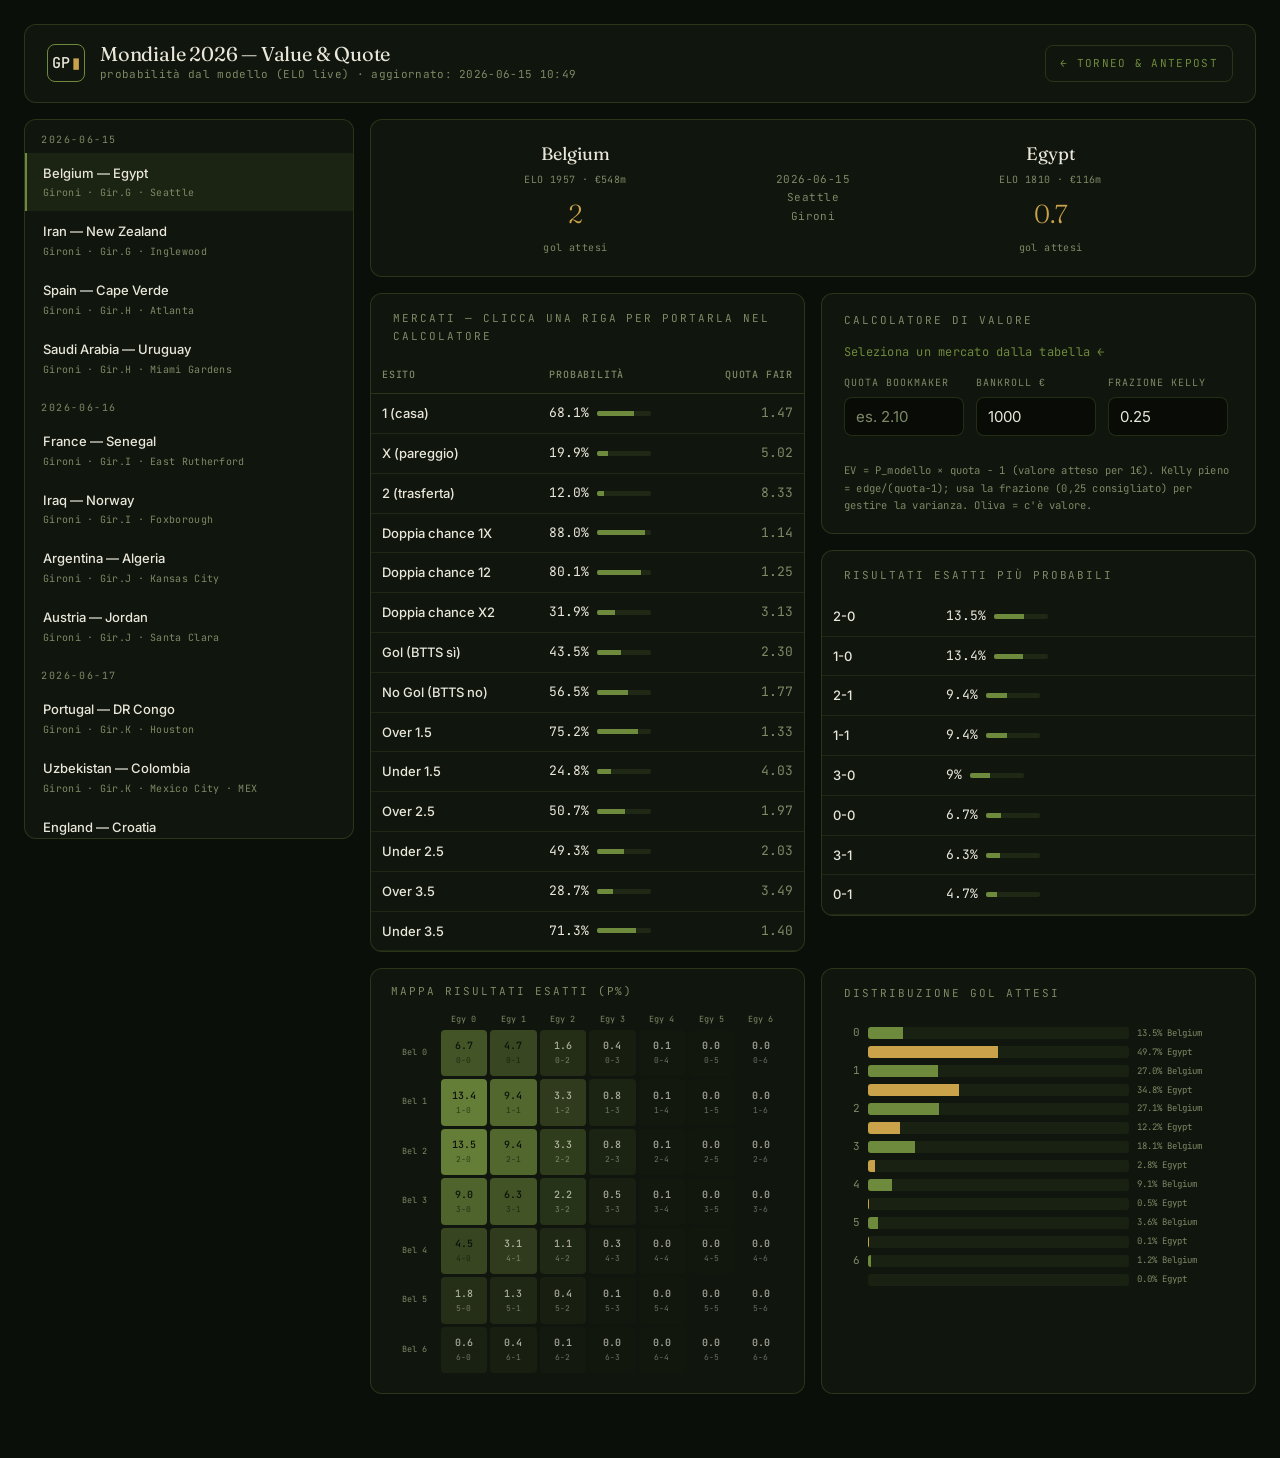
==== site/betting.html @ 51b03358 "Brand redesign: dashboard + betting su identity (terminale Obsidian/Oliva/Ottone, zero emoji)" ====
<!DOCTYPE html>
<html lang="it">
<head>
<meta charset="UTF-8">
<meta name="viewport" content="width=device-width, initial-scale=1.0">
<title>Mondiale 2026 — Value & Quote · Gennaro Pancia</title>
<link rel="preconnect" href="https://fonts.googleapis.com">
<link rel="preconnect" href="https://fonts.gstatic.com" crossorigin>
<link href="https://fonts.googleapis.com/css2?family=Fraunces:ital,opsz,wght@0,9..144,300;0,9..144,400;1,9..144,300&family=Inter:wght@400;500&family=JetBrains+Mono:wght@400;500&display=swap" rel="stylesheet">
<link href="brand.css" rel="stylesheet">
<style>
.root{max-width:1500px;margin:0 auto;padding:24px 24px 64px;display:flex;flex-direction:column;gap:16px}
.header{display:flex;align-items:center;gap:15px;padding:18px 22px;flex-wrap:wrap}
.header h1{font-size:20px}
.sub{font-family:var(--font-mono);font-size:11px;color:var(--moss);letter-spacing:.03em;margin-top:2px}
.lnk{margin-left:auto;font-family:var(--font-mono);text-transform:uppercase;letter-spacing:.12em;font-size:11px;color:var(--olive-signal);border:.5px solid var(--line);border-radius:8px;padding:9px 14px}
.lnk:hover{border-color:var(--olive-signal);color:var(--sage-live)}
.layout{display:grid;grid-template-columns:330px 1fr;gap:16px}
@media(max-width:980px){.layout{grid-template-columns:1fr}}
.mlist{overflow:hidden;max-height:80vh;overflow-y:auto}
.mday{font-family:var(--font-mono);padding:12px 16px 5px;font-size:10px;letter-spacing:.16em;text-transform:uppercase;color:var(--moss)}
.mrow{padding:10px 16px;cursor:pointer;border-left:2px solid transparent;transition:all .15s var(--ease);font-size:13px}
.mrow:hover{background:rgba(110,138,60,.07)}
.mrow.active{background:rgba(110,138,60,.12);border-left-color:var(--olive-signal)}
.mrow .t{font-weight:500;font-family:var(--font-body);color:var(--parchment)}
.mrow .meta{font-family:var(--font-mono);font-size:10px;color:var(--moss);margin-top:2px;letter-spacing:.03em}
.mrow.played{opacity:.35}
.panel{overflow:hidden}
.detail{display:flex;flex-direction:column;gap:16px}
.mhead{padding:20px 22px;display:flex;align-items:center;gap:18px;flex-wrap:wrap}
.mhead .tm{flex:1;text-align:center}
.mhead .nm{font-family:var(--font-display);font-weight:400;font-size:18px;color:var(--parchment)}
.mhead .st{font-family:var(--font-mono);font-size:10px;color:var(--moss);margin-top:4px;letter-spacing:.04em}
.mhead .vs{font-family:var(--font-mono);font-size:11px;color:var(--moss);text-align:center;letter-spacing:.04em;line-height:1.7}
.xg{font-family:var(--font-display);font-weight:300;font-size:26px;color:var(--brass);margin-top:6px}
.cols{display:grid;grid-template-columns:1fr 1fr;gap:16px}
@media(max-width:1200px){.cols{grid-template-columns:1fr}}
tr.mk{cursor:pointer}
tr.mk:hover td{background:rgba(110,138,60,.07)}
tr.mk.sel td{background:rgba(110,138,60,.14)}
td:first-child{font-family:var(--font-body);font-weight:500}
.fair{color:var(--moss)}
.pbar{display:inline-block;width:54px;height:5px;border-radius:2px;background:rgba(110,138,60,.16);vertical-align:middle;margin-left:8px;overflow:hidden}
.pbar>i{display:block;height:100%;background:var(--olive-signal)}
.hm{padding:14px 20px 20px}
.hmgrid{display:grid;grid-template-columns:repeat(8,1fr);gap:3px;max-width:430px}
.hmc{aspect-ratio:1;border-radius:4px;display:flex;flex-direction:column;align-items:center;justify-content:center;font-family:var(--font-mono);font-size:10px;font-weight:500}
.hmc .s{font-size:8px;opacity:.6;font-weight:400}
.hml{font-family:var(--font-mono);font-size:8.5px;color:var(--moss);display:flex;align-items:center;justify-content:center}
.dist{padding:6px 20px 18px}
.dist .row{display:flex;align-items:center;gap:8px;font-size:11px;margin:3px 0;font-family:var(--font-mono)}
.dist .lbl{width:18px;text-align:right;color:var(--moss)}
.dist .bar{flex:1;height:12px;border-radius:3px;background:rgba(110,138,60,.10);overflow:hidden;display:flex}
.dist .bar>i{height:100%}
.dist .bh{background:var(--olive-signal)}
.dist .ba{background:var(--brass)}
.dist .v{width:98px;font-size:9px;color:var(--moss)}
.calc{padding:18px 22px;display:flex;flex-direction:column;gap:13px}
.calc .sel-mk{font-family:var(--font-mono);font-size:12px;color:var(--olive-signal);letter-spacing:.02em}
.calc .inrow{display:flex;gap:12px;flex-wrap:wrap}
.calc label{font-family:var(--font-mono);font-size:10px;text-transform:uppercase;letter-spacing:.1em;color:var(--moss);display:block;margin-bottom:6px}
.calc input{width:120px;padding:9px 11px}
.res{display:grid;grid-template-columns:repeat(auto-fit,minmax(130px,1fr));gap:10px}
.kpi{border-radius:10px;padding:13px 15px;background:var(--ink-pure);border:.5px solid var(--line)}
.kpi .l{font-family:var(--font-mono);font-size:9.5px;text-transform:uppercase;letter-spacing:.08em;color:var(--moss)}
.kpi .v{font-family:var(--font-display);font-weight:300;font-size:22px;margin-top:4px;color:var(--parchment)}
.kpi.good{border-color:var(--olive-signal);background:rgba(110,138,60,.10)}
.kpi.good .v{color:var(--brass)}
.kpi.bad{border-color:rgba(176,85,59,.4);background:rgba(176,85,59,.08)}
.kpi.bad .v{color:var(--neg)}
.note{font-family:var(--font-mono);font-size:10.5px;color:var(--moss);line-height:1.7;letter-spacing:.02em}
</style>
</head>
<body>
<div class="root">
  <div class="header panel">
    <span class="gp-cell">GP<span class="cur">▮</span></span>
    <div><h1>Mondiale 2026 — Value & Quote</h1><div class="sub" id="sub"></div></div>
    <a class="lnk" href="dashboard.html">← Torneo & antepost</a>
  </div>

  <div class="layout">
    <div class="mlist panel" id="mlist"></div>

    <div class="detail" id="detail">
      <div class="mhead panel" id="mhead"></div>
      <div class="cols">
        <div class="panel">
          <div class="panel-h">Mercati — clicca una riga per portarla nel calcolatore</div>
          <table><thead><tr><th>Esito</th><th>Probabilità</th><th>Quota fair</th></tr></thead>
          <tbody id="mkts"></tbody></table>
        </div>
        <div style="display:flex;flex-direction:column;gap:16px">
          <div class="panel calc">
            <div class="panel-h" style="padding:0">Calcolatore di valore</div>
            <div class="sel-mk" id="cmk">Seleziona un mercato dalla tabella ←</div>
            <div class="inrow">
              <div><label>Quota bookmaker</label><input type="number" id="odds" step="0.01" min="1.01" placeholder="es. 2.10"></div>
              <div><label>Bankroll €</label><input type="number" id="bank" value="1000" step="50"></div>
              <div><label>Frazione Kelly</label><input type="number" id="kfrac" value="0.25" step="0.05" min="0.05" max="1"></div>
            </div>
            <div class="res" id="cres"></div>
            <div class="note">EV = P_modello × quota − 1 (valore atteso per 1€). Kelly pieno = edge/(quota−1); usa la frazione (0,25 consigliato) per gestire la varianza. Oliva = c'è valore.</div>
          </div>
          <div class="panel">
            <div class="panel-h">Risultati esatti più probabili</div>
            <table><tbody id="topsc"></tbody></table>
          </div>
        </div>
      </div>
      <div class="cols">
        <div class="panel hm">
          <div class="panel-h" style="padding:0 0 12px">Mappa risultati esatti (P%)</div>
          <div id="heat"></div>
        </div>
        <div class="panel">
          <div class="panel-h">Distribuzione gol attesi</div>
          <div class="dist" id="dist"></div>
        </div>
      </div>
    </div>
  </div>
</div>

<script src="betting_data.js"></script>
<script>
const D=window.BET;let cur=null,selMk=null;
document.getElementById('sub').textContent=`probabilità dal modello (ELO live) · aggiornato: ${D.updated}`;
const upcoming=D.matches.filter(m=>!m.played);
const list=document.getElementById('mlist');
let lastDay='';
upcoming.forEach((m,i)=>{
  if(m.date!==lastDay){lastDay=m.date;const d=document.createElement('div');d.className='mday';d.textContent=m.date;list.appendChild(d);}
  const r=document.createElement('div');r.className='mrow';r.dataset.i=i;
  r.innerHTML=`<div class="t">${m.home} — ${m.away}</div><div class="meta">${m.stage}${m.group?' · Gir.'+m.group:''} · ${m.city}${m.venue==='Mexico'?' · MEX':''}</div>`;
  r.onclick=()=>{cur=m;selMk=null;document.querySelectorAll('.mrow').forEach(x=>x.classList.toggle('active',x===r));render();};
  list.appendChild(r);
});

const MKORDER=[["1","1 (casa)"],["X","X (pareggio)"],["2","2 (trasferta)"],
 ["1X","Doppia chance 1X"],["12","Doppia chance 12"],["X2","Doppia chance X2"],
 ["GOL","Gol (BTTS sì)"],["NOGOL","No Gol (BTTS no)"],
 ["OVER 1.5","Over 1.5"],["UNDER 1.5","Under 1.5"],
 ["OVER 2.5","Over 2.5"],["UNDER 2.5","Under 2.5"],
 ["OVER 3.5","Over 3.5"],["UNDER 3.5","Under 3.5"]];

function render(){
  const m=cur;if(!m)return;
  document.getElementById('mhead').innerHTML=`
    <div class="tm"><div class="nm">${m.home}</div><div class="st">ELO ${m.elo_h} · €${m.mv_h}m</div><div class="xg">${m.lh}</div><div class="st">gol attesi</div></div>
    <div class="vs">${m.date}<br>${m.city}<br>${m.stage}</div>
    <div class="tm"><div class="nm">${m.away}</div><div class="st">ELO ${m.elo_a} · €${m.mv_a}m</div><div class="xg">${m.la}</div><div class="st">gol attesi</div></div>`;
  const tb=document.getElementById('mkts');tb.innerHTML='';
  MKORDER.forEach(([k,lbl])=>{
    const p=m.markets[k];if(p===undefined)return;
    const tr=document.createElement('tr');tr.className='mk'+(selMk===k?' sel':'');
    tr.innerHTML=`<td>${lbl}</td><td>${(p*100).toFixed(1)}%<span class="pbar"><i style="width:${p*100}%"></i></span></td><td class="fair">${(1/p).toFixed(2)}</td>`;
    tr.onclick=()=>{selMk=k;render();};
    tb.appendChild(tr);
  });
  document.getElementById('cmk').textContent=selMk?`${MKORDER.find(x=>x[0]===selMk)[1]} — P modello ${(m.markets[selMk]*100).toFixed(1)}% (fair ${(1/m.markets[selMk]).toFixed(2)})`:'Seleziona un mercato dalla tabella ←';
  calc();
  // top scores
  document.getElementById('topsc').innerHTML=m.top_scores.map(s=>`<tr><td>${s.s}</td><td>${s.p}%<span class="pbar"><i style="width:${s.p*4}%"></i></span></td></tr>`).join('');
  // heatmap
  const mx=Math.max(...m.matrix.flat());
  let h='<div class="hmgrid"><div class="hml"></div>';
  for(let j=0;j<7;j++)h+=`<div class="hml">${m.away.slice(0,3)} ${j}</div>`;
  for(let i=0;i<7;i++){h+=`<div class="hml">${m.home.slice(0,3)} ${i}</div>`;
    for(let j=0;j<7;j++){const p=m.matrix[i][j],al=Math.pow(p/mx,0.7);
      h+=`<div class="hmc" style="background:rgba(110,138,60,${(al*0.9).toFixed(2)});color:${al>0.45?'#0B0F0A':'rgba(233,231,218,.7)'}">${(p*100).toFixed(1)}<span class="s">${i}-${j}</span></div>`;}}
  h+='</div>';
  document.getElementById('heat').innerHTML=h;
  // dists
  let dd='';
  for(let g=0;g<7;g++){
    dd+=`<div class="row"><div class="lbl">${g}</div><div class="bar"><i class="bh" style="width:${m.gh_dist[g]*100}%"></i></div><div class="v">${(m.gh_dist[g]*100).toFixed(1)}% ${m.home.slice(0,12)}</div></div>`;
    dd+=`<div class="row"><div class="lbl"></div><div class="bar"><i class="ba" style="width:${m.ga_dist[g]*100}%"></i></div><div class="v">${(m.ga_dist[g]*100).toFixed(1)}% ${m.away.slice(0,12)}</div></div>`;
  }
  document.getElementById('dist').innerHTML=dd;
}
['odds','bank','kfrac'].forEach(id=>document.getElementById(id).addEventListener('input',calc));
function calc(){
  const el=document.getElementById('cres');
  if(!cur||!selMk){el.innerHTML='';return;}
  const p=cur.markets[selMk],q=parseFloat(document.getElementById('odds').value),
        bank=parseFloat(document.getElementById('bank').value)||1000,
        kf=parseFloat(document.getElementById('kfrac').value)||0.25;
  if(!q||q<=1){el.innerHTML='<div class="kpi"><div class="l">In attesa</div><div class="v">—</div><div class="note">inserisci la quota</div></div>';return;}
  const ev=p*q-1, edge=p-1/q, kelly=Math.max(0,(p*q-1)/(q-1)), stake=bank*kelly*kf;
  el.innerHTML=`
   <div class="kpi ${ev>0?'good':'bad'}"><div class="l">Valore (EV/1€)</div><div class="v">${ev>0?'+':''}${ev.toFixed(3)}</div></div>
   <div class="kpi ${edge>0?'good':'bad'}"><div class="l">Edge</div><div class="v">${edge>0?'+':''}${(edge*100).toFixed(1)}%</div></div>
   <div class="kpi"><div class="l">Kelly pieno</div><div class="v">${(kelly*100).toFixed(1)}%</div></div>
   <div class="kpi ${ev>0?'good':''}"><div class="l">Stake (${kf}×K)</div><div class="v">${ev>0?stake.toFixed(2)+'€':'0€'}</div></div>`;
}
if(upcoming.length){cur=upcoming[0];document.querySelector('.mrow')?.classList.add('active');render();}
</script>
</body>
</html>
---- site/brand.css ----
/* ═══════════════════════════════════════════════════════════════════════
   GENNARO PANCIA — brand.css
   Applica il Brand Guidelines v1.0 (AI_Finance_Freelance/Brand/BRAND.md).
   Obsidian + Olive + Brass · Fraunces/Inter/JetBrains Mono · superfici piatte.
   ═══════════════════════════════════════════════════════════════════════ */
:root{
  --ink:#0B0F0A; --ink-pure:#080B06; --surface:#10150D;
  --olive:#556B2F; --olive-signal:#6E8A3C; --sage-live:#9FD356;
  --brass:#C9A24A; --brass-deep:#A8842F;
  --parchment:#E9E7DA; --sage-muted:#9AA384; --moss:#7D8A66;
  --neg:#B0553B;
  --line:rgba(110,138,60,.28);          /* bordo olive 0.5px standard */
  --line-soft:rgba(110,138,60,.16);
  --font-display:'Fraunces',serif;
  --font-body:'Inter',sans-serif;
  --font-mono:'JetBrains Mono',monospace;
  --ease:cubic-bezier(.16,1,.3,1);
}
*{box-sizing:border-box;margin:0;padding:0}
body{
  font-family:var(--font-body);font-weight:400;
  color:var(--parchment);background:var(--ink);
  min-height:100vh;-webkit-font-smoothing:antialiased;line-height:1.6;
}

/* ── Tipografia ─────────────────────────────────────────────────────── */
h1,h2,h3,.display{font-family:var(--font-display);font-weight:400;letter-spacing:-.01em;line-height:1.05}
.display{font-size:clamp(40px,6vw,76px);font-weight:300;line-height:1.0;letter-spacing:-.02em}
h1{font-size:32px}h2{font-size:22px}
.lead{font-size:16px;color:var(--sage-muted);line-height:1.6;font-weight:400}
.serif-it{font-family:var(--font-display);font-style:italic;font-weight:300}

/* label mono = unica cosa in maiuscolo (estetica terminale) */
.mono,.label{font-family:var(--font-mono);text-transform:uppercase;letter-spacing:.18em;font-weight:500}
.label{font-size:11px;color:var(--moss)}
.cap{font-family:var(--font-mono);font-size:12px;color:var(--moss);letter-spacing:.04em}
.num{font-family:var(--font-display);color:var(--brass);font-weight:300;letter-spacing:-.01em}
.num-mono{font-family:var(--font-mono);color:var(--brass);font-weight:500}

/* ── Wordmark / logo ────────────────────────────────────────────────── */
.wordmark{font-family:var(--font-display);font-weight:400;font-size:16px;color:var(--parchment);letter-spacing:0}
.wordmark .dot{color:var(--brass)}
.gp-cell{display:inline-flex;align-items:center;justify-content:center;width:38px;height:38px;
  background:var(--surface);border:.5px solid var(--olive-signal);border-radius:8px;
  font-family:var(--font-mono);font-weight:500;font-size:15px;color:var(--parchment);letter-spacing:.02em}
.gp-cell .cur{color:var(--brass);margin-left:1px}

/* ── Pannello "instrument" ──────────────────────────────────────────── */
.panel{background:var(--surface);border:.5px solid var(--line);border-radius:12px}
.panel-pad{padding:22px 24px}
.panel-h{font-family:var(--font-mono);text-transform:uppercase;letter-spacing:.18em;font-size:11px;
  color:var(--moss);padding:16px 22px 12px;display:flex;align-items:center;gap:10px;flex-wrap:wrap}

/* tile strumento: label mono sopra, numero grande sotto */
.tile{background:var(--surface);border:.5px solid var(--line);border-radius:12px;padding:18px 18px 16px}
.tile .label{display:block;margin-bottom:10px}
.tile .v{font-family:var(--font-display);font-weight:300;font-size:34px;line-height:1;color:var(--brass)}
.tile .v .u{font-size:16px;color:var(--sage-muted);font-family:var(--font-mono);font-weight:400}
.tile .k{font-family:var(--font-mono);font-size:11px;color:var(--moss);margin-top:8px;letter-spacing:.06em}

/* ── Badge live (pulse Sage, unico uso del verde brillante) ─────────── */
.badge-live{font-family:var(--font-mono);font-size:10px;letter-spacing:.18em;text-transform:uppercase;
  color:var(--sage-live);display:inline-flex;align-items:center;gap:7px}
.badge-live::before{content:"";width:7px;height:7px;border-radius:50%;background:var(--sage-live);
  box-shadow:0 0 0 0 rgba(159,211,86,.5);animation:pulse 2.4s var(--ease) infinite}
@keyframes pulse{0%{box-shadow:0 0 0 0 rgba(159,211,86,.45)}70%{box-shadow:0 0 0 7px rgba(159,211,86,0)}100%{box-shadow:0 0 0 0 rgba(159,211,86,0)}}

/* ── Controlli ──────────────────────────────────────────────────────── */
.btn{font-family:var(--font-mono);text-transform:uppercase;letter-spacing:.14em;font-size:12px;font-weight:500;
  background:var(--olive);color:var(--parchment);border:.5px solid var(--olive-signal);
  border-radius:8px;padding:13px 22px;cursor:pointer;transition:background .2s var(--ease),transform .12s var(--ease)}
.btn:hover{background:var(--olive-signal)}.btn:active{transform:scale(.99)}
.btn:disabled{opacity:.5;cursor:wait}
.btn-ghost{background:transparent;color:var(--parchment);border:.5px solid var(--line)}
.btn-ghost:hover{background:var(--surface);border-color:var(--olive-signal)}
input[type=text],input[type=email],input[type=number],select{
  font-family:var(--font-body);font-size:15px;color:var(--parchment);
  background:var(--ink-pure);border:.5px solid var(--line);border-radius:8px;padding:13px 14px;outline:none;
  transition:border-color .2s var(--ease)}
input:focus,select:focus{border-color:var(--olive-signal)}
input::placeholder{color:var(--moss)}

/* ── Tabelle terminale ──────────────────────────────────────────────── */
table{width:100%;border-collapse:collapse;font-size:13px}
th{font-family:var(--font-mono);text-transform:uppercase;letter-spacing:.08em;font-size:10px;font-weight:500;
  color:var(--moss);text-align:right;padding:10px 11px;border-bottom:.5px solid var(--line);white-space:nowrap}
td{font-family:var(--font-mono);font-weight:400;text-align:right;padding:9px 11px;
  border-bottom:.5px solid var(--line-soft);white-space:nowrap;color:var(--parchment)}
th:first-child,th:nth-child(2),td:first-child,td:nth-child(2){text-align:left}
tr:hover td{background:rgba(110,138,60,.06)}
.team{font-family:var(--font-body);font-weight:500}
.muted{color:var(--moss)}
.pos{color:var(--moss);width:26px}
.pwin{color:var(--brass);font-weight:500}

/* link */
a{color:var(--olive-signal);text-decoration:none}
a:hover{color:var(--sage-live)}

/* grana sottilissima opzionale (off di default) */
.foot{font-family:var(--font-mono);font-size:11px;color:var(--moss);line-height:1.7;letter-spacing:.02em}
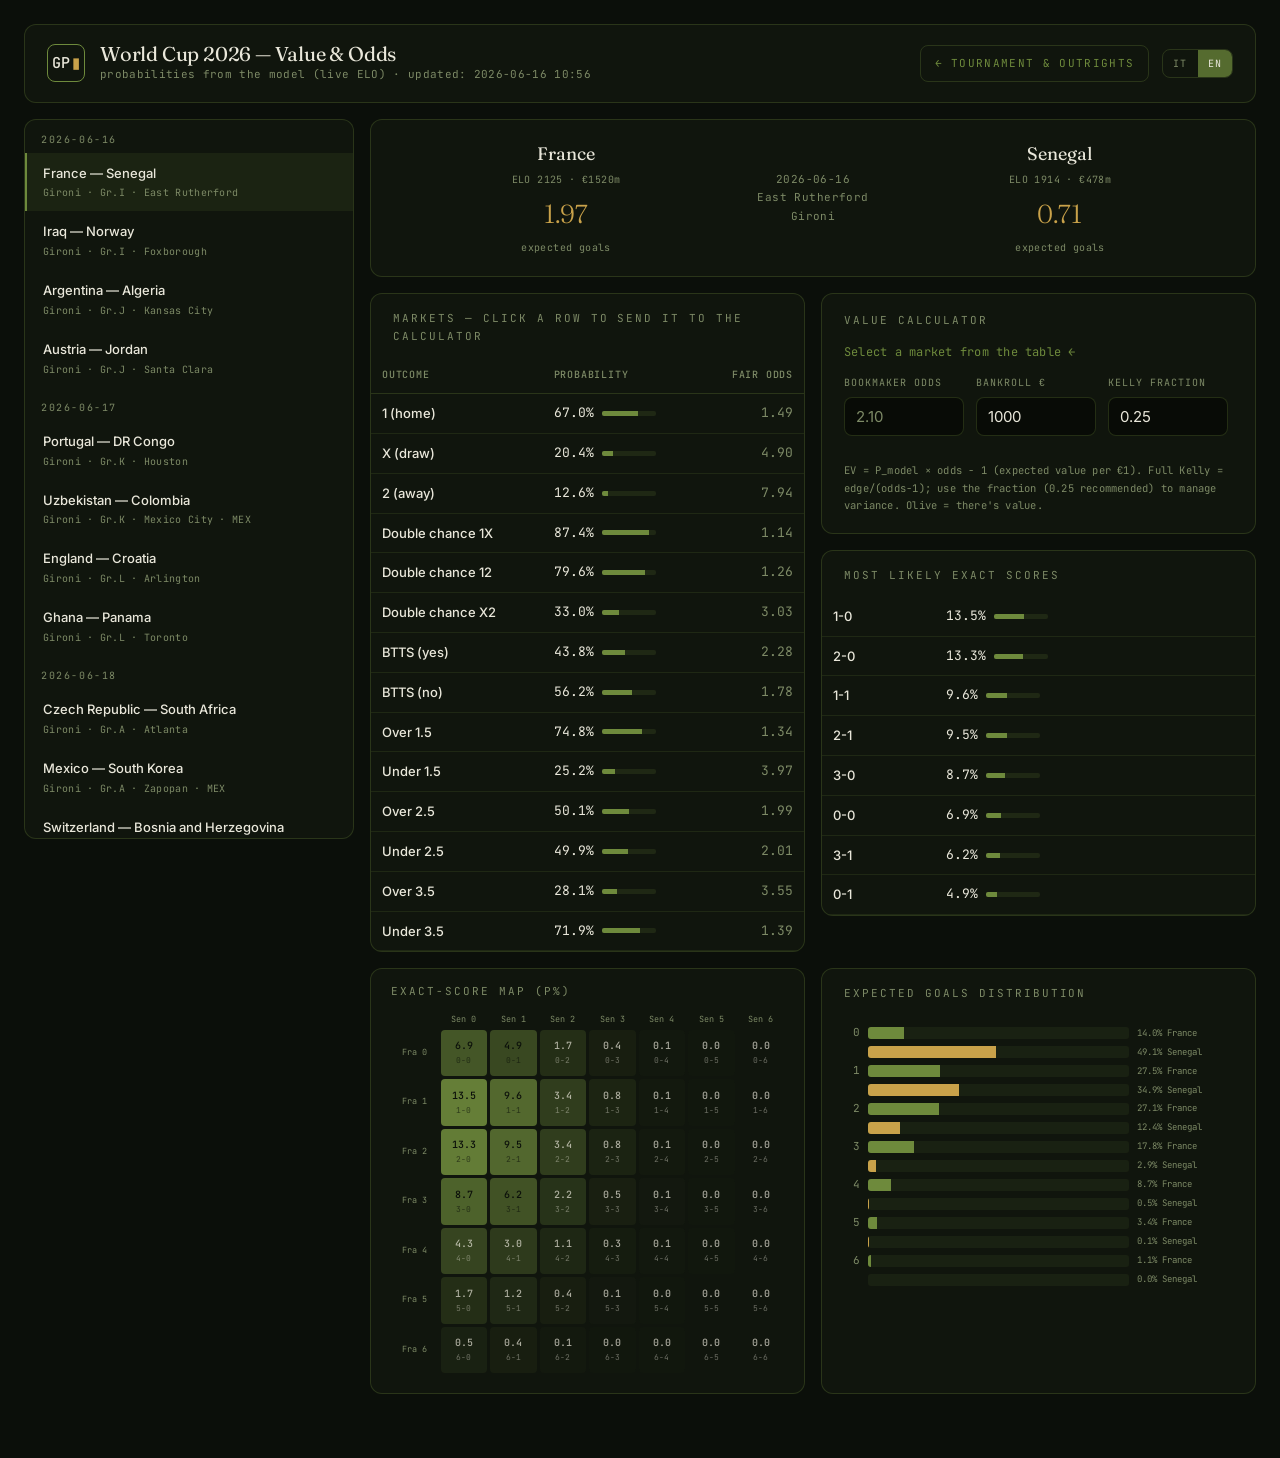
==== commit a9b37fa6: "Bilingue IT/EN: selettore lingua + i18n su landing, dashboard, betting (124 chiavi)" ====
--- a/site/betting.html
+++ b/site/betting.html
@@ -8,12 +8,14 @@
 <link rel="preconnect" href="https://fonts.gstatic.com" crossorigin>
 <link href="https://fonts.googleapis.com/css2?family=Fraunces:ital,opsz,wght@0,9..144,300;0,9..144,400;1,9..144,300&family=Inter:wght@400;500&family=JetBrains+Mono:wght@400;500&display=swap" rel="stylesheet">
 <link href="brand.css" rel="stylesheet">
+<script src="i18n.js"></script>
 <style>
 .root{max-width:1500px;margin:0 auto;padding:24px 24px 64px;display:flex;flex-direction:column;gap:16px}
 .header{display:flex;align-items:center;gap:15px;padding:18px 22px;flex-wrap:wrap}
 .header h1{font-size:20px}
 .sub{font-family:var(--font-mono);font-size:11px;color:var(--moss);letter-spacing:.03em;margin-top:2px}
-.lnk{margin-left:auto;font-family:var(--font-mono);text-transform:uppercase;letter-spacing:.12em;font-size:11px;color:var(--olive-signal);border:.5px solid var(--line);border-radius:8px;padding:9px 14px}
+.hgroup{margin-left:auto;display:flex;align-items:center;gap:13px}
+.lnk{font-family:var(--font-mono);text-transform:uppercase;letter-spacing:.12em;font-size:11px;color:var(--olive-signal);border:.5px solid var(--line);border-radius:8px;padding:9px 14px}
 .lnk:hover{border-color:var(--olive-signal);color:var(--sage-live)}
 .layout{display:grid;grid-template-columns:330px 1fr;gap:16px}
 @media(max-width:980px){.layout{grid-template-columns:1fr}}
@@ -75,8 +77,11 @@
 <div class="root">
   <div class="header panel">
     <span class="gp-cell">GP<span class="cur">▮</span></span>
-    <div><h1>Mondiale 2026 — Value & Quote</h1><div class="sub" id="sub"></div></div>
-    <a class="lnk" href="dashboard.html">← Torneo & antepost</a>
+    <div><h1 data-i18n="b.h1">Mondiale 2026 — Value & Quote</h1><div class="sub" id="sub"></div></div>
+    <div class="hgroup">
+      <a class="lnk" href="dashboard.html" data-i18n="b.tolink">← Torneo & antepost</a>
+      <div class="langtog"><button data-lang-btn="it" onclick="setLang('it')">IT</button><button data-lang-btn="en" onclick="setLang('en')">EN</button></div>
+    </div>
   </div>
 
   <div class="layout">
@@ -86,35 +91,35 @@
       <div class="mhead panel" id="mhead"></div>
       <div class="cols">
         <div class="panel">
-          <div class="panel-h">Mercati — clicca una riga per portarla nel calcolatore</div>
-          <table><thead><tr><th>Esito</th><th>Probabilità</th><th>Quota fair</th></tr></thead>
+          <div class="panel-h" data-i18n="b.mkts_h">Mercati — clicca una riga per portarla nel calcolatore</div>
+          <table><thead><tr><th data-i18n="b.th_esito">Esito</th><th data-i18n="b.th_prob">Probabilità</th><th data-i18n="b.th_fair">Quota fair</th></tr></thead>
           <tbody id="mkts"></tbody></table>
         </div>
         <div style="display:flex;flex-direction:column;gap:16px">
           <div class="panel calc">
-            <div class="panel-h" style="padding:0">Calcolatore di valore</div>
-            <div class="sel-mk" id="cmk">Seleziona un mercato dalla tabella ←</div>
+            <div class="panel-h" style="padding:0" data-i18n="b.calc_h">Calcolatore di valore</div>
+            <div class="sel-mk" id="cmk"></div>
             <div class="inrow">
-              <div><label>Quota bookmaker</label><input type="number" id="odds" step="0.01" min="1.01" placeholder="es. 2.10"></div>
-              <div><label>Bankroll €</label><input type="number" id="bank" value="1000" step="50"></div>
-              <div><label>Frazione Kelly</label><input type="number" id="kfrac" value="0.25" step="0.05" min="0.05" max="1"></div>
+              <div><label data-i18n="b.lbl_odds">Quota bookmaker</label><input type="number" id="odds" step="0.01" min="1.01" placeholder="2.10"></div>
+              <div><label data-i18n="b.lbl_bank">Bankroll €</label><input type="number" id="bank" value="1000" step="50"></div>
+              <div><label data-i18n="b.lbl_kelly">Frazione Kelly</label><input type="number" id="kfrac" value="0.25" step="0.05" min="0.05" max="1"></div>
             </div>
             <div class="res" id="cres"></div>
-            <div class="note">EV = P_modello × quota − 1 (valore atteso per 1€). Kelly pieno = edge/(quota−1); usa la frazione (0,25 consigliato) per gestire la varianza. Oliva = c'è valore.</div>
+            <div class="note" data-i18n="b.note">EV = P_modello × quota − 1. Oliva = c'è valore.</div>
           </div>
           <div class="panel">
-            <div class="panel-h">Risultati esatti più probabili</div>
+            <div class="panel-h" data-i18n="b.topsc">Risultati esatti più probabili</div>
             <table><tbody id="topsc"></tbody></table>
           </div>
         </div>
       </div>
       <div class="cols">
         <div class="panel hm">
-          <div class="panel-h" style="padding:0 0 12px">Mappa risultati esatti (P%)</div>
+          <div class="panel-h" style="padding:0 0 12px" data-i18n="b.heat">Mappa risultati esatti (P%)</div>
           <div id="heat"></div>
         </div>
         <div class="panel">
-          <div class="panel-h">Distribuzione gol attesi</div>
+          <div class="panel-h" data-i18n="b.dist">Distribuzione gol attesi</div>
           <div class="dist" id="dist"></div>
         </div>
       </div>
@@ -125,44 +130,42 @@
 <script src="betting_data.js"></script>
 <script>
 const D=window.BET;let cur=null,selMk=null;
-document.getElementById('sub').textContent=`probabilità dal modello (ELO live) · aggiornato: ${D.updated}`;
+function setSub(){document.getElementById('sub').textContent=t('b.sub')+D.updated;}
 const upcoming=D.matches.filter(m=>!m.played);
 const list=document.getElementById('mlist');
 let lastDay='';
 upcoming.forEach((m,i)=>{
   if(m.date!==lastDay){lastDay=m.date;const d=document.createElement('div');d.className='mday';d.textContent=m.date;list.appendChild(d);}
   const r=document.createElement('div');r.className='mrow';r.dataset.i=i;
-  r.innerHTML=`<div class="t">${m.home} — ${m.away}</div><div class="meta">${m.stage}${m.group?' · Gir.'+m.group:''} · ${m.city}${m.venue==='Mexico'?' · MEX':''}</div>`;
+  r.innerHTML=`<div class="t">${m.home} — ${m.away}</div><div class="meta">${m.stage}${m.group?' · Gr.'+m.group:''} · ${m.city}${m.venue==='Mexico'?' · MEX':''}</div>`;
   r.onclick=()=>{cur=m;selMk=null;document.querySelectorAll('.mrow').forEach(x=>x.classList.toggle('active',x===r));render();};
   list.appendChild(r);
 });
 
-const MKORDER=[["1","1 (casa)"],["X","X (pareggio)"],["2","2 (trasferta)"],
- ["1X","Doppia chance 1X"],["12","Doppia chance 12"],["X2","Doppia chance X2"],
- ["GOL","Gol (BTTS sì)"],["NOGOL","No Gol (BTTS no)"],
- ["OVER 1.5","Over 1.5"],["UNDER 1.5","Under 1.5"],
- ["OVER 2.5","Over 2.5"],["UNDER 2.5","Under 2.5"],
- ["OVER 3.5","Over 3.5"],["UNDER 3.5","Under 3.5"]];
+const MKORDER=[["1","bm.1"],["X","bm.X"],["2","bm.2"],
+ ["1X","bm.1X"],["12","bm.12"],["X2","bm.X2"],
+ ["GOL","bm.GOL"],["NOGOL","bm.NOGOL"],
+ ["OVER 1.5","bm.O15"],["UNDER 1.5","bm.U15"],
+ ["OVER 2.5","bm.O25"],["UNDER 2.5","bm.U25"],
+ ["OVER 3.5","bm.O35"],["UNDER 3.5","bm.U35"]];
 
 function render(){
   const m=cur;if(!m)return;
   document.getElementById('mhead').innerHTML=`
-    <div class="tm"><div class="nm">${m.home}</div><div class="st">ELO ${m.elo_h} · €${m.mv_h}m</div><div class="xg">${m.lh}</div><div class="st">gol attesi</div></div>
+    <div class="tm"><div class="nm">${m.home}</div><div class="st">ELO ${m.elo_h} · €${m.mv_h}m</div><div class="xg">${m.lh}</div><div class="st">${t('b.gol_attesi')}</div></div>
     <div class="vs">${m.date}<br>${m.city}<br>${m.stage}</div>
-    <div class="tm"><div class="nm">${m.away}</div><div class="st">ELO ${m.elo_a} · €${m.mv_a}m</div><div class="xg">${m.la}</div><div class="st">gol attesi</div></div>`;
+    <div class="tm"><div class="nm">${m.away}</div><div class="st">ELO ${m.elo_a} · €${m.mv_a}m</div><div class="xg">${m.la}</div><div class="st">${t('b.gol_attesi')}</div></div>`;
   const tb=document.getElementById('mkts');tb.innerHTML='';
   MKORDER.forEach(([k,lbl])=>{
     const p=m.markets[k];if(p===undefined)return;
     const tr=document.createElement('tr');tr.className='mk'+(selMk===k?' sel':'');
-    tr.innerHTML=`<td>${lbl}</td><td>${(p*100).toFixed(1)}%<span class="pbar"><i style="width:${p*100}%"></i></span></td><td class="fair">${(1/p).toFixed(2)}</td>`;
+    tr.innerHTML=`<td>${t(lbl)}</td><td>${(p*100).toFixed(1)}%<span class="pbar"><i style="width:${p*100}%"></i></span></td><td class="fair">${(1/p).toFixed(2)}</td>`;
     tr.onclick=()=>{selMk=k;render();};
     tb.appendChild(tr);
   });
-  document.getElementById('cmk').textContent=selMk?`${MKORDER.find(x=>x[0]===selMk)[1]} — P modello ${(m.markets[selMk]*100).toFixed(1)}% (fair ${(1/m.markets[selMk]).toFixed(2)})`:'Seleziona un mercato dalla tabella ←';
+  document.getElementById('cmk').textContent=selMk?`${t(MKORDER.find(x=>x[0]===selMk)[1])} — ${t('b.pmod')} ${(m.markets[selMk]*100).toFixed(1)}% (${t('b.fair')} ${(1/m.markets[selMk]).toFixed(2)})`:t('b.sel_prompt');
   calc();
-  // top scores
   document.getElementById('topsc').innerHTML=m.top_scores.map(s=>`<tr><td>${s.s}</td><td>${s.p}%<span class="pbar"><i style="width:${s.p*4}%"></i></span></td></tr>`).join('');
-  // heatmap
   const mx=Math.max(...m.matrix.flat());
   let h='<div class="hmgrid"><div class="hml"></div>';
   for(let j=0;j<7;j++)h+=`<div class="hml">${m.away.slice(0,3)} ${j}</div>`;
@@ -171,7 +174,6 @@
       h+=`<div class="hmc" style="background:rgba(110,138,60,${(al*0.9).toFixed(2)});color:${al>0.45?'#0B0F0A':'rgba(233,231,218,.7)'}">${(p*100).toFixed(1)}<span class="s">${i}-${j}</span></div>`;}}
   h+='</div>';
   document.getElementById('heat').innerHTML=h;
-  // dists
   let dd='';
   for(let g=0;g<7;g++){
     dd+=`<div class="row"><div class="lbl">${g}</div><div class="bar"><i class="bh" style="width:${m.gh_dist[g]*100}%"></i></div><div class="v">${(m.gh_dist[g]*100).toFixed(1)}% ${m.home.slice(0,12)}</div></div>`;
@@ -186,14 +188,16 @@
   const p=cur.markets[selMk],q=parseFloat(document.getElementById('odds').value),
         bank=parseFloat(document.getElementById('bank').value)||1000,
         kf=parseFloat(document.getElementById('kfrac').value)||0.25;
-  if(!q||q<=1){el.innerHTML='<div class="kpi"><div class="l">In attesa</div><div class="v">—</div><div class="note">inserisci la quota</div></div>';return;}
+  if(!q||q<=1){el.innerHTML=`<div class="kpi"><div class="l">${t('b.in_attesa')}</div><div class="v">—</div><div class="note">${t('b.insert_quota')}</div></div>`;return;}
   const ev=p*q-1, edge=p-1/q, kelly=Math.max(0,(p*q-1)/(q-1)), stake=bank*kelly*kf;
   el.innerHTML=`
-   <div class="kpi ${ev>0?'good':'bad'}"><div class="l">Valore (EV/1€)</div><div class="v">${ev>0?'+':''}${ev.toFixed(3)}</div></div>
-   <div class="kpi ${edge>0?'good':'bad'}"><div class="l">Edge</div><div class="v">${edge>0?'+':''}${(edge*100).toFixed(1)}%</div></div>
-   <div class="kpi"><div class="l">Kelly pieno</div><div class="v">${(kelly*100).toFixed(1)}%</div></div>
-   <div class="kpi ${ev>0?'good':''}"><div class="l">Stake (${kf}×K)</div><div class="v">${ev>0?stake.toFixed(2)+'€':'0€'}</div></div>`;
+   <div class="kpi ${ev>0?'good':'bad'}"><div class="l">${t('b.kpi_ev')}</div><div class="v">${ev>0?'+':''}${ev.toFixed(3)}</div></div>
+   <div class="kpi ${edge>0?'good':'bad'}"><div class="l">${t('b.kpi_edge')}</div><div class="v">${edge>0?'+':''}${(edge*100).toFixed(1)}%</div></div>
+   <div class="kpi"><div class="l">${t('b.kpi_kelly')}</div><div class="v">${(kelly*100).toFixed(1)}%</div></div>
+   <div class="kpi ${ev>0?'good':''}"><div class="l">${t('b.kpi_stake')} (${kf}×K)</div><div class="v">${ev>0?stake.toFixed(2)+'€':'0€'}</div></div>`;
 }
+setSub();
+window.onLangChange=()=>{setSub();render();};
 if(upcoming.length){cur=upcoming[0];document.querySelector('.mrow')?.classList.add('active');render();}
 </script>
 </body>
--- a/site/brand.css
+++ b/site/brand.css
@@ -97,5 +97,11 @@
 a{color:var(--olive-signal);text-decoration:none}
 a:hover{color:var(--sage-live)}
 
+/* selettore lingua */
+.langtog{display:inline-flex;border:.5px solid var(--line);border-radius:8px;overflow:hidden}
+.langtog button{font-family:var(--font-mono);font-size:10px;letter-spacing:.12em;text-transform:uppercase;padding:7px 10px;background:transparent;color:var(--moss);border:none;cursor:pointer;transition:all .2s var(--ease)}
+.langtog button.on{background:var(--olive);color:var(--parchment)}
+.langtog button:hover:not(.on){color:var(--parchment)}
+
 /* grana sottilissima opzionale (off di default) */
 .foot{font-family:var(--font-mono);font-size:11px;color:var(--moss);line-height:1.7;letter-spacing:.02em}
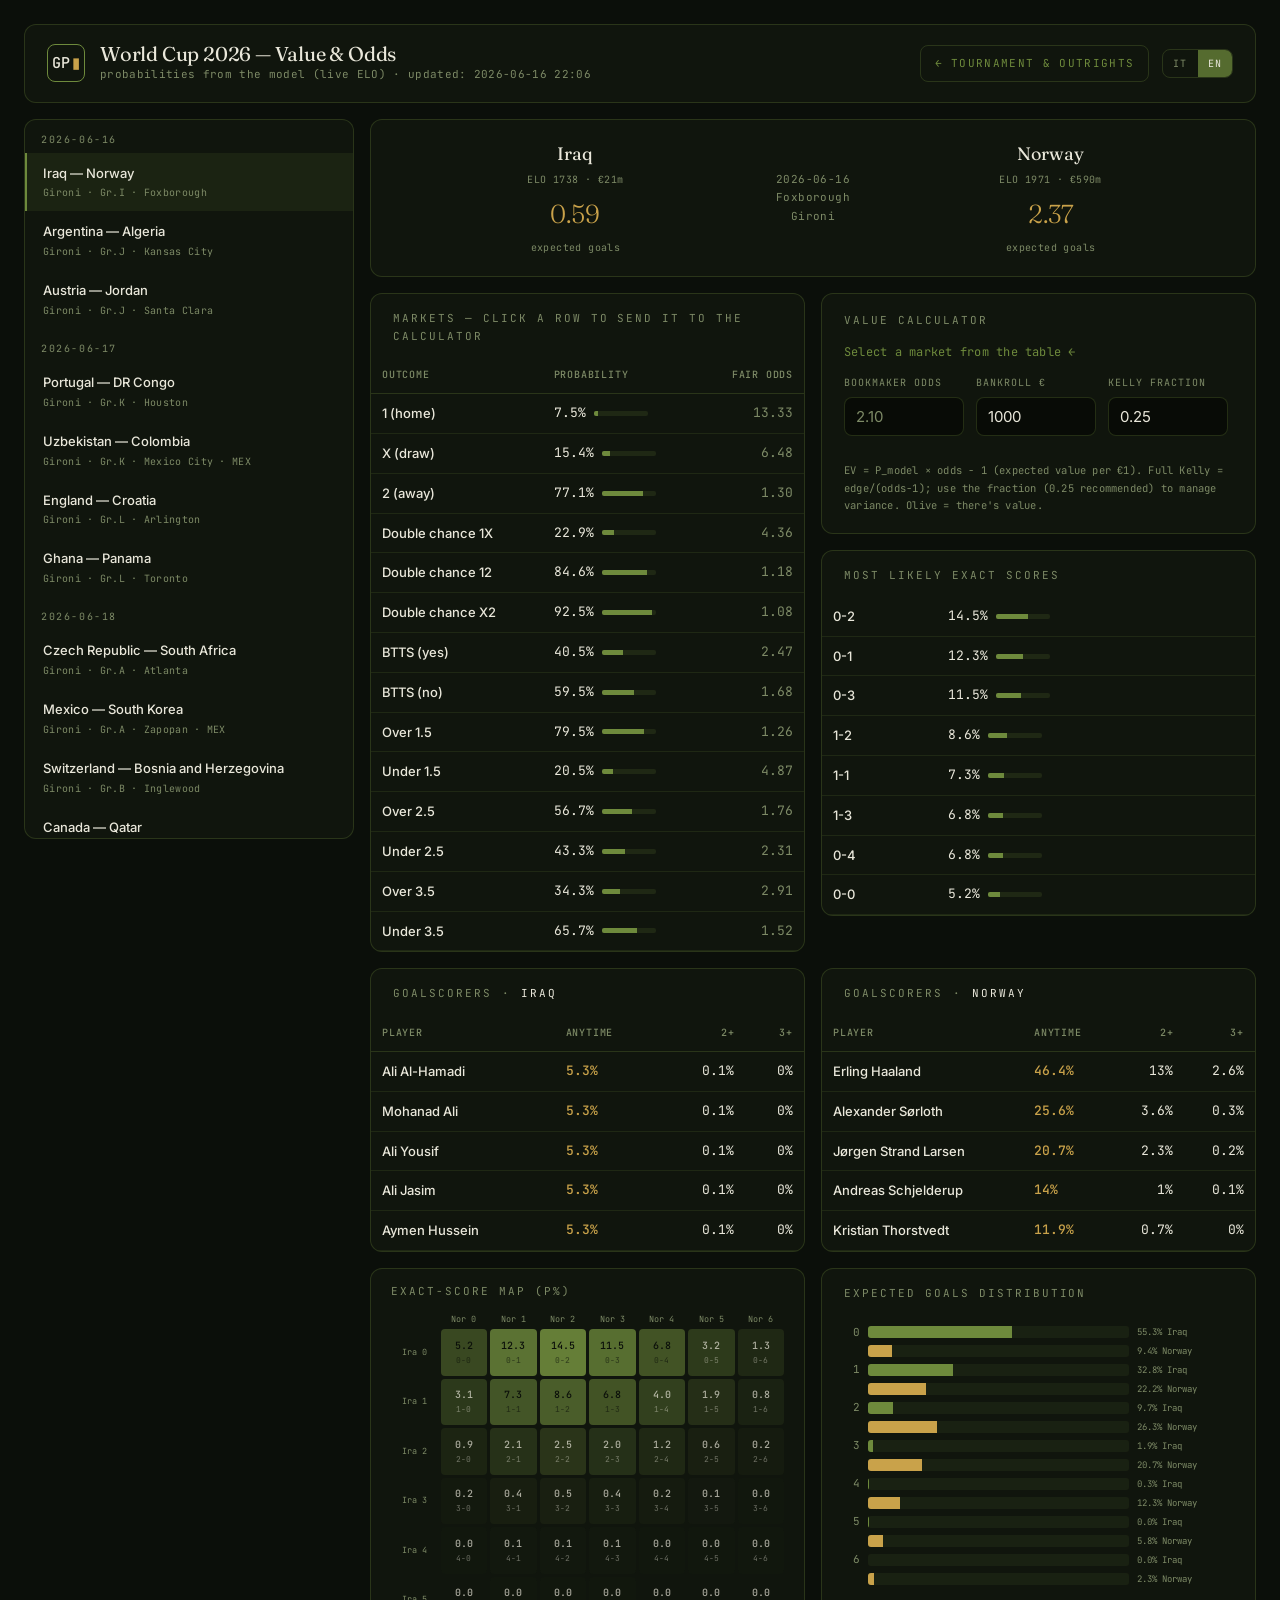
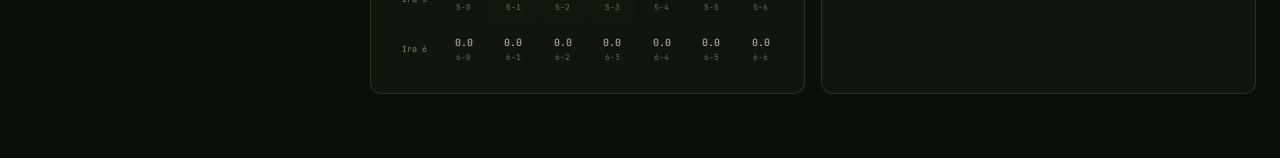
==== commit 3b3a82a9: "Marcatori per partita (segna/2+/3+ via Poisson per giocatore) nella pagina partita + rigoristi RotoW" ====
--- a/site/betting.html
+++ b/site/betting.html
@@ -114,6 +114,16 @@
         </div>
       </div>
       <div class="cols">
+        <div class="panel">
+          <div class="panel-h"><span data-i18n="b.scorers">Marcatori</span> · <span id="sc-home-team" style="color:var(--parchment)"></span></div>
+          <table><thead><tr><th data-i18n="b.sc_player">Giocatore</th><th data-i18n="b.sc_p1">Segna</th><th data-i18n="b.sc_p2">2+</th><th data-i18n="b.sc_p3">3+</th></tr></thead><tbody id="sc-home"></tbody></table>
+        </div>
+        <div class="panel">
+          <div class="panel-h"><span data-i18n="b.scorers">Marcatori</span> · <span id="sc-away-team" style="color:var(--parchment)"></span></div>
+          <table><thead><tr><th data-i18n="b.sc_player">Giocatore</th><th data-i18n="b.sc_p1">Segna</th><th data-i18n="b.sc_p2">2+</th><th data-i18n="b.sc_p3">3+</th></tr></thead><tbody id="sc-away"></tbody></table>
+        </div>
+      </div>
+      <div class="cols">
         <div class="panel hm">
           <div class="panel-h" style="padding:0 0 12px" data-i18n="b.heat">Mappa risultati esatti (P%)</div>
           <div id="heat"></div>
@@ -166,6 +176,12 @@
   document.getElementById('cmk').textContent=selMk?`${t(MKORDER.find(x=>x[0]===selMk)[1])} — ${t('b.pmod')} ${(m.markets[selMk]*100).toFixed(1)}% (${t('b.fair')} ${(1/m.markets[selMk]).toFixed(2)})`:t('b.sel_prompt');
   calc();
   document.getElementById('topsc').innerHTML=m.top_scores.map(s=>`<tr><td>${s.s}</td><td>${s.p}%<span class="pbar"><i style="width:${s.p*4}%"></i></span></td></tr>`).join('');
+  // marcatori per partita (segna / 2+ / 3+)
+  const scRow=s=>`<tr><td>${s.player}</td><td class="pwin">${s.p1}%</td><td>${s.p2}%</td><td>${s.p3}%</td></tr>`;
+  document.getElementById('sc-home-team').textContent=m.home;
+  document.getElementById('sc-away-team').textContent=m.away;
+  document.getElementById('sc-home').innerHTML=(m.scorers_h||[]).map(scRow).join('')||'<tr><td class="muted">—</td></tr>';
+  document.getElementById('sc-away').innerHTML=(m.scorers_a||[]).map(scRow).join('')||'<tr><td class="muted">—</td></tr>';
   const mx=Math.max(...m.matrix.flat());
   let h='<div class="hmgrid"><div class="hml"></div>';
   for(let j=0;j<7;j++)h+=`<div class="hml">${m.away.slice(0,3)} ${j}</div>`;
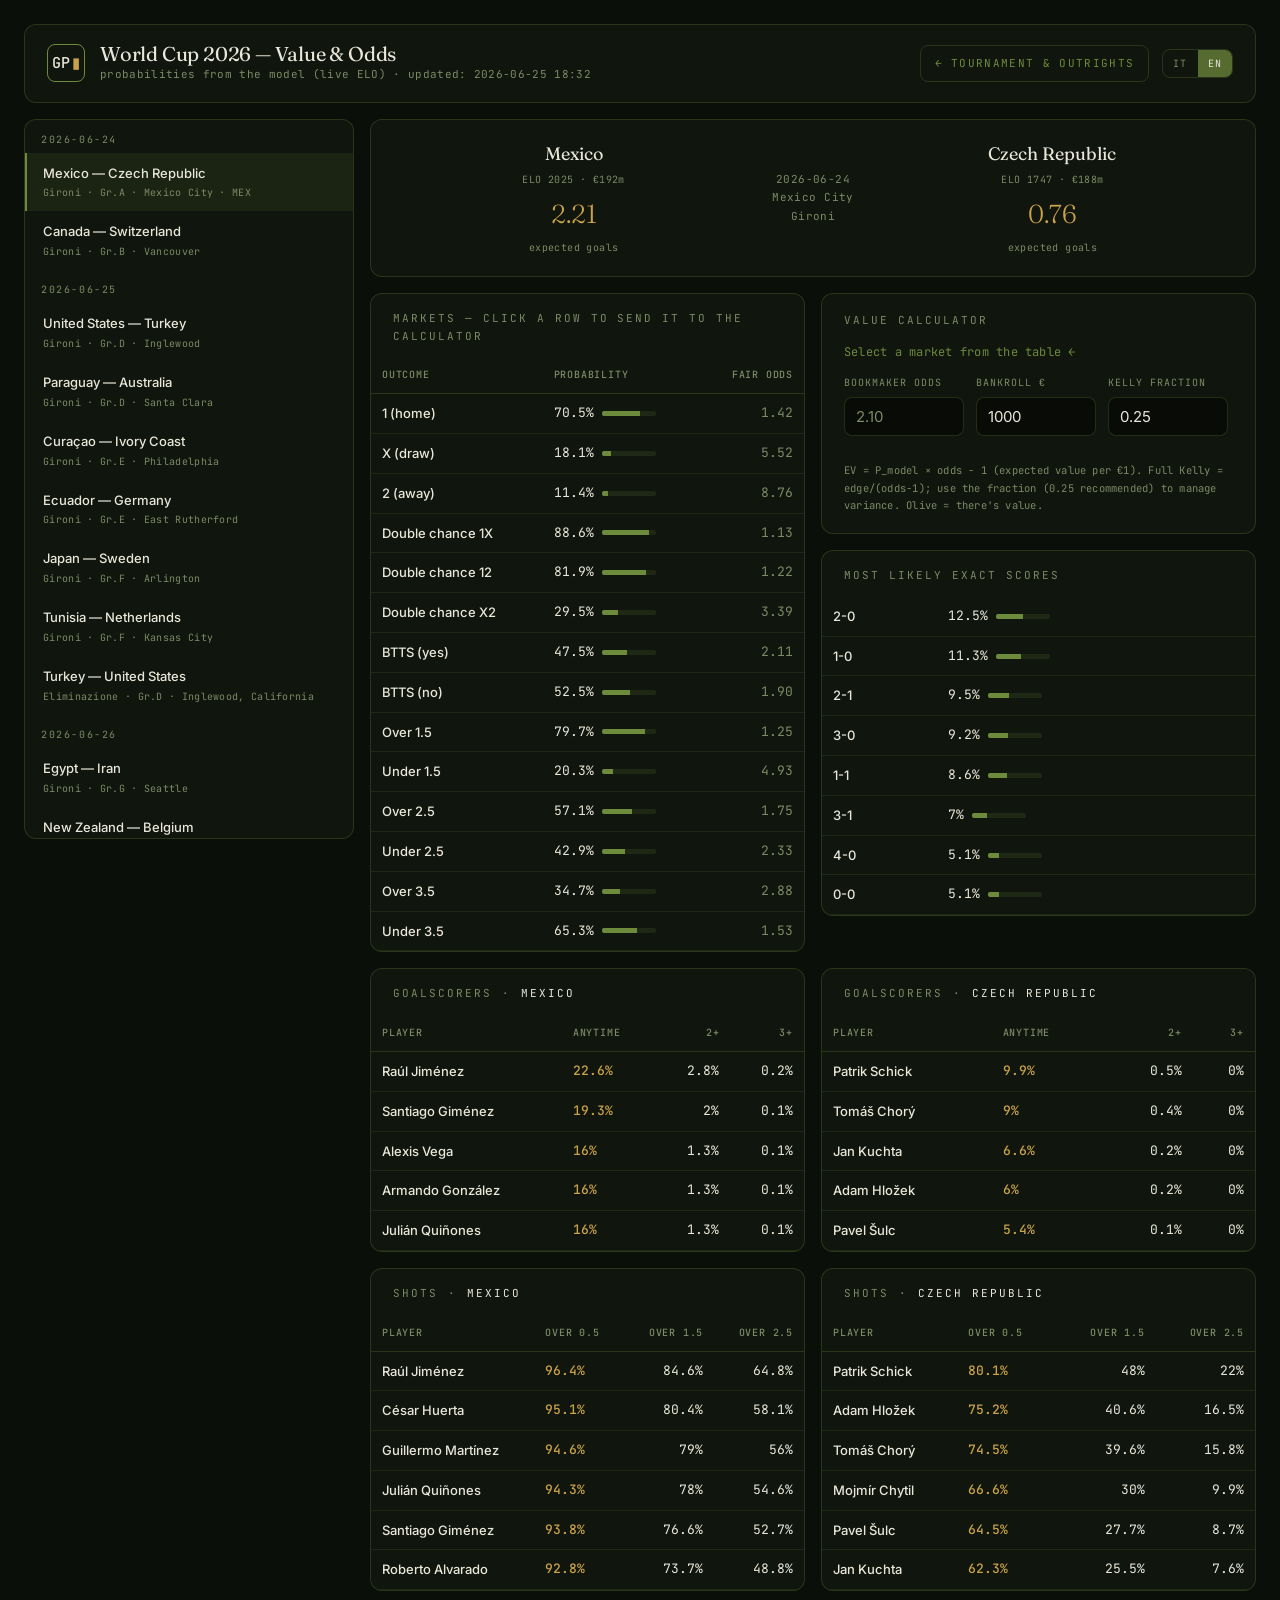
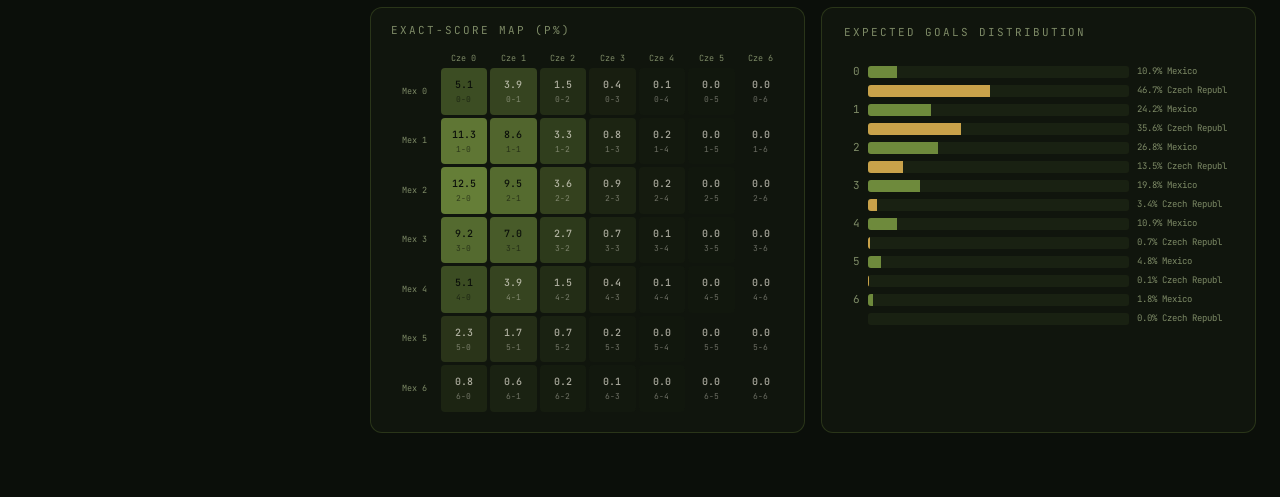
==== commit cdc70639: "Over tiri giocatore per partita: sb_rates calcola tiri/90 (shrinkage ruolo) + attesi; gen_betting ge" ====
--- a/site/betting.html
+++ b/site/betting.html
@@ -124,6 +124,16 @@
         </div>
       </div>
       <div class="cols">
+        <div class="panel">
+          <div class="panel-h"><span data-i18n="b.shots">Tiri</span> · <span id="sh-home-team" style="color:var(--parchment)"></span></div>
+          <table><thead><tr><th data-i18n="b.sc_player">Giocatore</th><th data-i18n="b.sh_o05">Over 0.5</th><th data-i18n="b.sh_o15">Over 1.5</th><th data-i18n="b.sh_o25">Over 2.5</th></tr></thead><tbody id="sh-home"></tbody></table>
+        </div>
+        <div class="panel">
+          <div class="panel-h"><span data-i18n="b.shots">Tiri</span> · <span id="sh-away-team" style="color:var(--parchment)"></span></div>
+          <table><thead><tr><th data-i18n="b.sc_player">Giocatore</th><th data-i18n="b.sh_o05">Over 0.5</th><th data-i18n="b.sh_o15">Over 1.5</th><th data-i18n="b.sh_o25">Over 2.5</th></tr></thead><tbody id="sh-away"></tbody></table>
+        </div>
+      </div>
+      <div class="cols">
         <div class="panel hm">
           <div class="panel-h" style="padding:0 0 12px" data-i18n="b.heat">Mappa risultati esatti (P%)</div>
           <div id="heat"></div>
@@ -182,6 +192,12 @@
   document.getElementById('sc-away-team').textContent=m.away;
   document.getElementById('sc-home').innerHTML=(m.scorers_h||[]).map(scRow).join('')||'<tr><td class="muted">—</td></tr>';
   document.getElementById('sc-away').innerHTML=(m.scorers_a||[]).map(scRow).join('')||'<tr><td class="muted">—</td></tr>';
+  // tiri per partita (over 0.5 / 1.5 / 2.5)
+  const shRow=s=>`<tr><td>${s.player}</td><td class="pwin">${s.s1}%</td><td>${s.s2}%</td><td>${s.s3}%</td></tr>`;
+  document.getElementById('sh-home-team').textContent=m.home;
+  document.getElementById('sh-away-team').textContent=m.away;
+  document.getElementById('sh-home').innerHTML=(m.shots_h||[]).map(shRow).join('')||'<tr><td class="muted">—</td></tr>';
+  document.getElementById('sh-away').innerHTML=(m.shots_a||[]).map(shRow).join('')||'<tr><td class="muted">—</td></tr>';
   const mx=Math.max(...m.matrix.flat());
   let h='<div class="hmgrid"><div class="hml"></div>';
   for(let j=0;j<7;j++)h+=`<div class="hml">${m.away.slice(0,3)} ${j}</div>`;
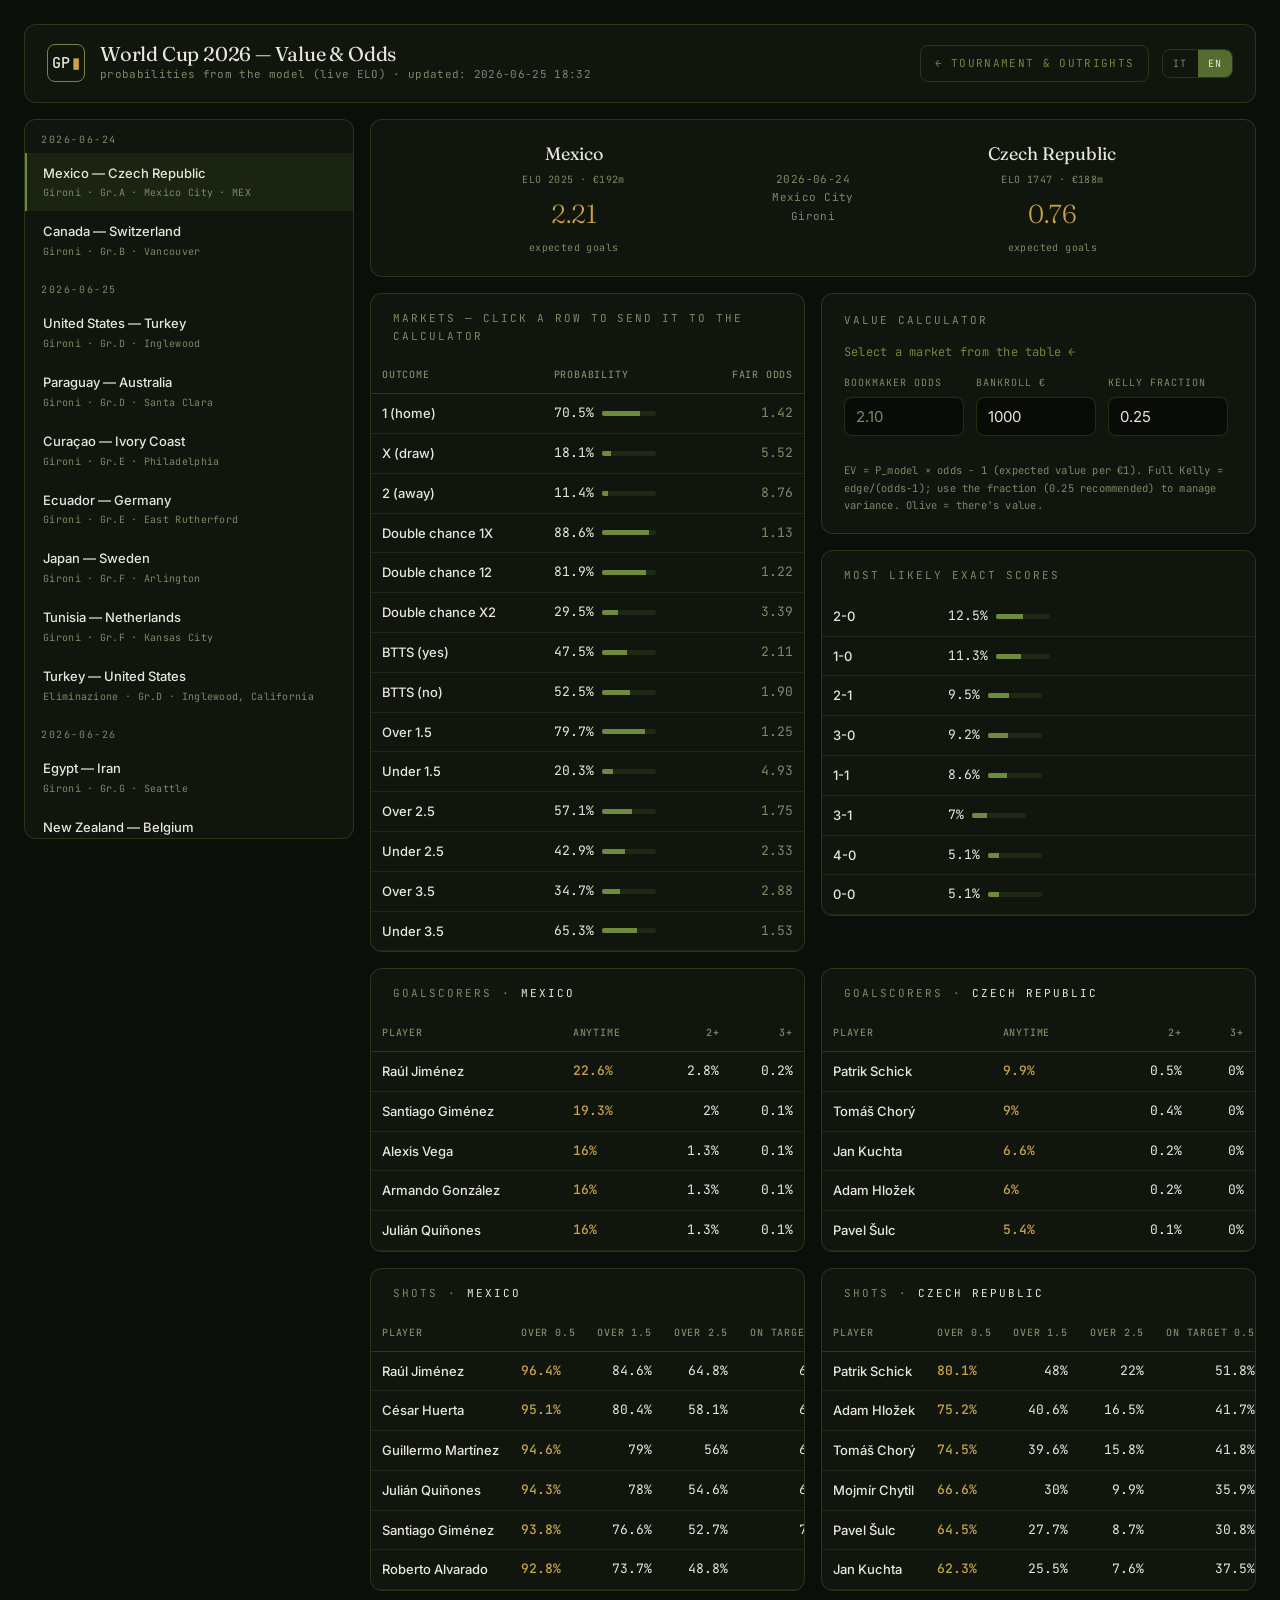
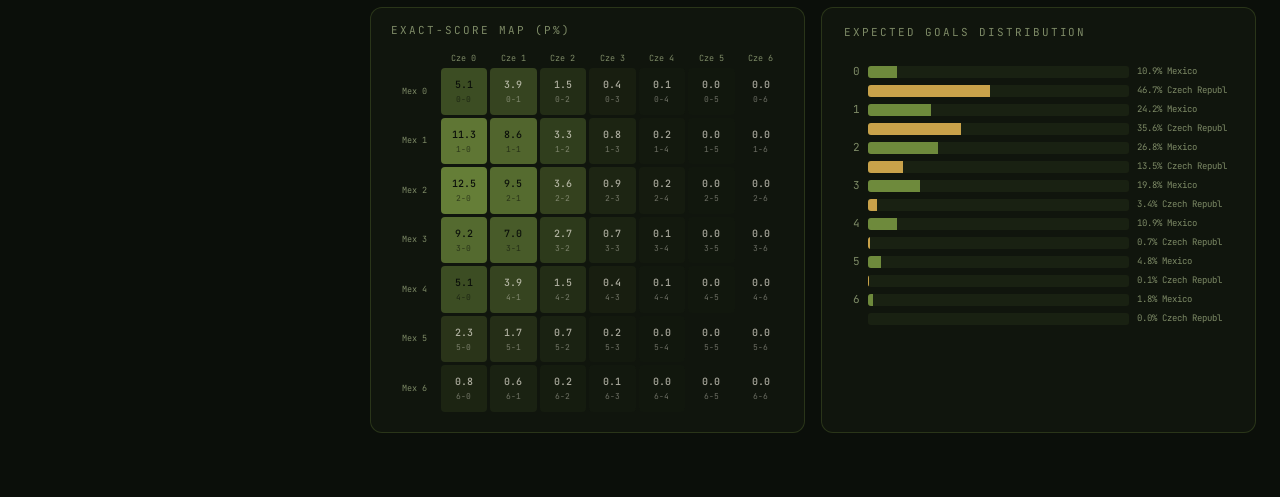
==== commit fb6a1d52: "Tiri in porta: sb_rates calcola SOT/90 + attesi; gen_betting aggiunge P(over 0.5/1.5 tiri in porta) " ====
--- a/site/betting.html
+++ b/site/betting.html
@@ -126,11 +126,11 @@
       <div class="cols">
         <div class="panel">
           <div class="panel-h"><span data-i18n="b.shots">Tiri</span> · <span id="sh-home-team" style="color:var(--parchment)"></span></div>
-          <table><thead><tr><th data-i18n="b.sc_player">Giocatore</th><th data-i18n="b.sh_o05">Over 0.5</th><th data-i18n="b.sh_o15">Over 1.5</th><th data-i18n="b.sh_o25">Over 2.5</th></tr></thead><tbody id="sh-home"></tbody></table>
+          <table><thead><tr><th data-i18n="b.sc_player">Giocatore</th><th data-i18n="b.sh_o05">Over 0.5</th><th data-i18n="b.sh_o15">Over 1.5</th><th data-i18n="b.sh_o25">Over 2.5</th><th data-i18n="b.sot_o05">Porta 0.5</th><th data-i18n="b.sot_o15">Porta 1.5</th></tr></thead><tbody id="sh-home"></tbody></table>
         </div>
         <div class="panel">
           <div class="panel-h"><span data-i18n="b.shots">Tiri</span> · <span id="sh-away-team" style="color:var(--parchment)"></span></div>
-          <table><thead><tr><th data-i18n="b.sc_player">Giocatore</th><th data-i18n="b.sh_o05">Over 0.5</th><th data-i18n="b.sh_o15">Over 1.5</th><th data-i18n="b.sh_o25">Over 2.5</th></tr></thead><tbody id="sh-away"></tbody></table>
+          <table><thead><tr><th data-i18n="b.sc_player">Giocatore</th><th data-i18n="b.sh_o05">Over 0.5</th><th data-i18n="b.sh_o15">Over 1.5</th><th data-i18n="b.sh_o25">Over 2.5</th><th data-i18n="b.sot_o05">Porta 0.5</th><th data-i18n="b.sot_o15">Porta 1.5</th></tr></thead><tbody id="sh-away"></tbody></table>
         </div>
       </div>
       <div class="cols">
@@ -193,7 +193,7 @@
   document.getElementById('sc-home').innerHTML=(m.scorers_h||[]).map(scRow).join('')||'<tr><td class="muted">—</td></tr>';
   document.getElementById('sc-away').innerHTML=(m.scorers_a||[]).map(scRow).join('')||'<tr><td class="muted">—</td></tr>';
   // tiri per partita (over 0.5 / 1.5 / 2.5)
-  const shRow=s=>`<tr><td>${s.player}</td><td class="pwin">${s.s1}%</td><td>${s.s2}%</td><td>${s.s3}%</td></tr>`;
+  const shRow=s=>`<tr><td>${s.player}</td><td class="pwin">${s.s1}%</td><td>${s.s2}%</td><td>${s.s3}%</td><td>${s.o1}%</td><td>${s.o2}%</td></tr>`;
   document.getElementById('sh-home-team').textContent=m.home;
   document.getElementById('sh-away-team').textContent=m.away;
   document.getElementById('sh-home').innerHTML=(m.shots_h||[]).map(shRow).join('')||'<tr><td class="muted">—</td></tr>';
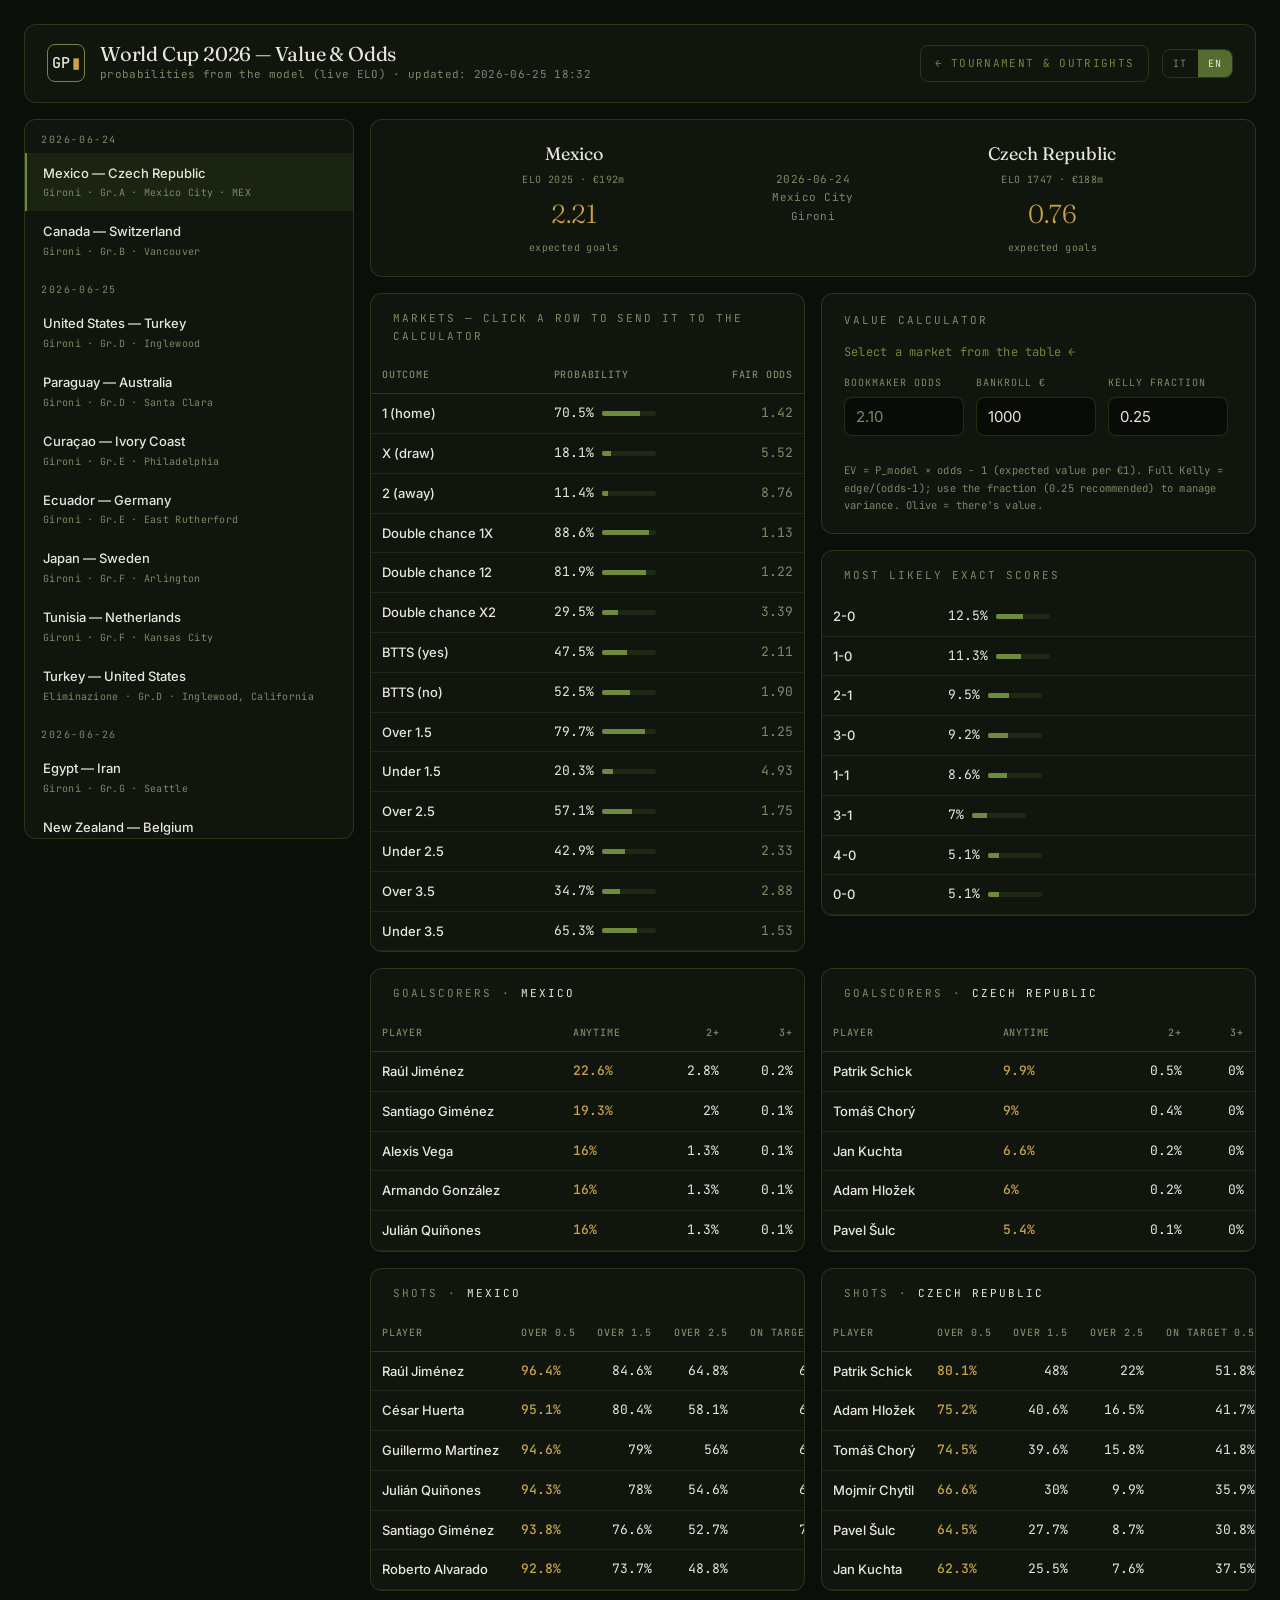
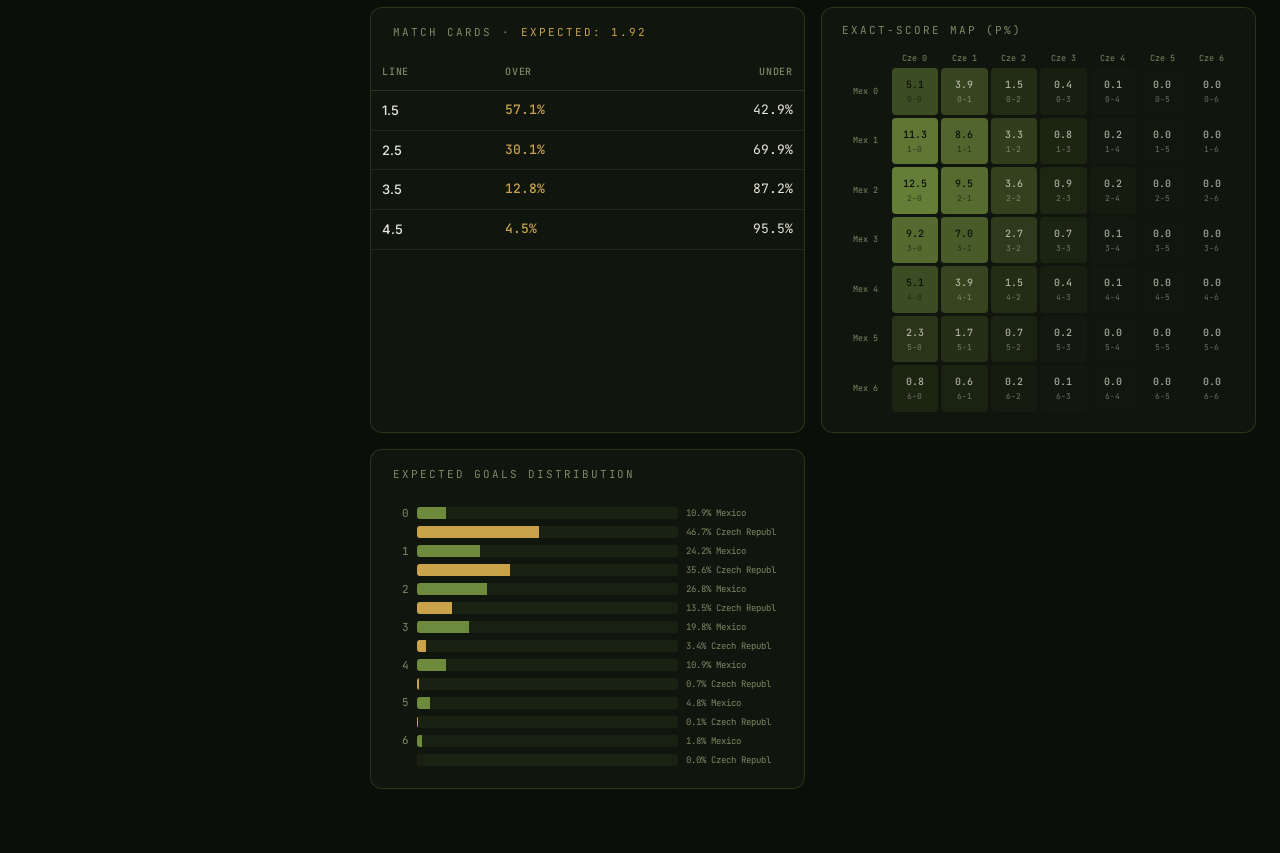
==== commit 9a2adf32: "Over/under cartellini totali di partita: espn_cards scrape (cartellini/squadra da ESPN) + shrinkage " ====
--- a/site/betting.html
+++ b/site/betting.html
@@ -134,6 +134,10 @@
         </div>
       </div>
       <div class="cols">
+        <div class="panel">
+          <div class="panel-h"><span data-i18n="b.cards">Cartellini partita</span> · <span id="cd-exp" style="color:var(--brass)"></span></div>
+          <table><thead><tr><th data-i18n="b.cd_line">Linea</th><th data-i18n="b.cd_over">Over</th><th data-i18n="b.cd_under">Under</th></tr></thead><tbody id="cd-body"></tbody></table>
+        </div>
         <div class="panel hm">
           <div class="panel-h" style="padding:0 0 12px" data-i18n="b.heat">Mappa risultati esatti (P%)</div>
           <div id="heat"></div>
@@ -198,6 +202,13 @@
   document.getElementById('sh-away-team').textContent=m.away;
   document.getElementById('sh-home').innerHTML=(m.shots_h||[]).map(shRow).join('')||'<tr><td class="muted">—</td></tr>';
   document.getElementById('sh-away').innerHTML=(m.shots_a||[]).map(shRow).join('')||'<tr><td class="muted">—</td></tr>';
+  // cartellini totali di partita (over/under)
+  const cd=m.cards;
+  if(cd){
+    document.getElementById('cd-exp').textContent=`${t('b.cd_exp')} ${cd.exp}`;
+    document.getElementById('cd-body').innerHTML=[['1.5','o15'],['2.5','o25'],['3.5','o35'],['4.5','o45']]
+      .map(([lab,k])=>`<tr><td>${lab}</td><td class="pwin">${cd.over[k]}%</td><td>${(100-cd.over[k]).toFixed(1)}%</td></tr>`).join('');
+  }
   const mx=Math.max(...m.matrix.flat());
   let h='<div class="hmgrid"><div class="hml"></div>';
   for(let j=0;j<7;j++)h+=`<div class="hml">${m.away.slice(0,3)} ${j}</div>`;
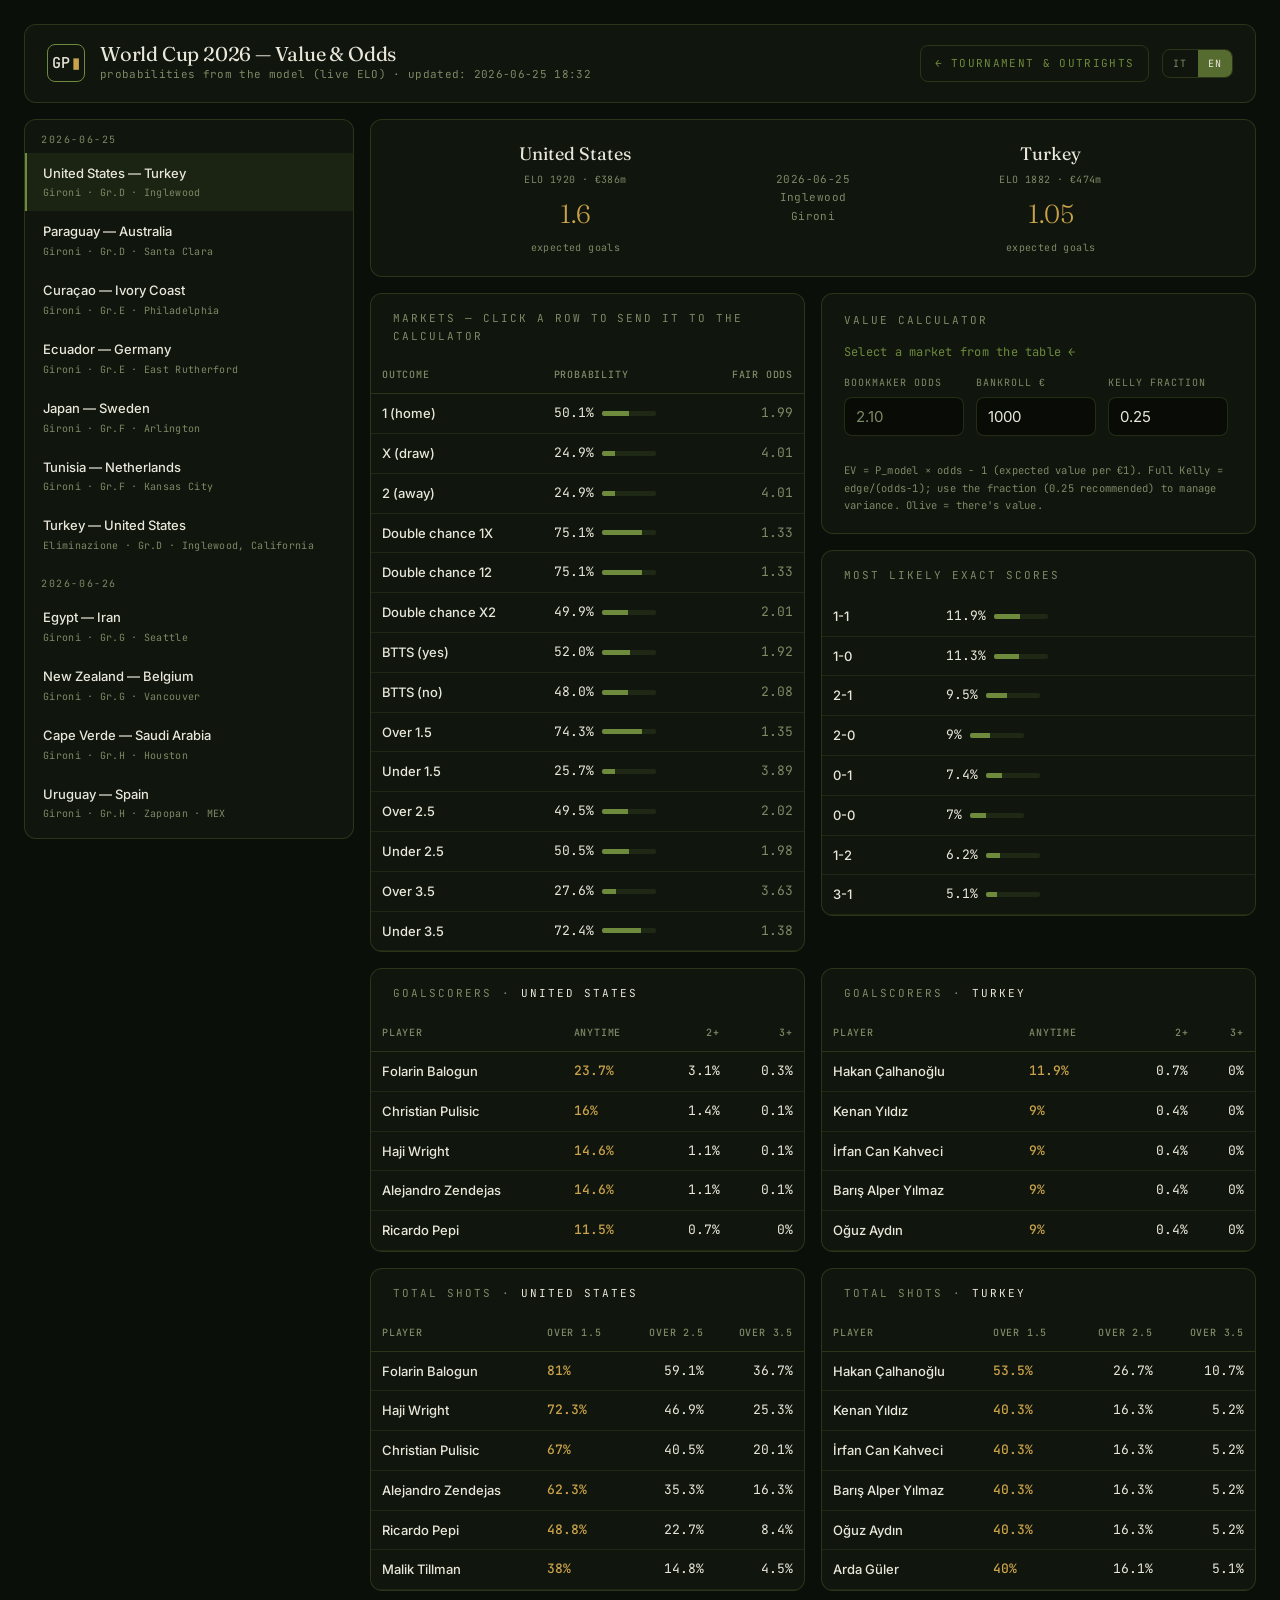
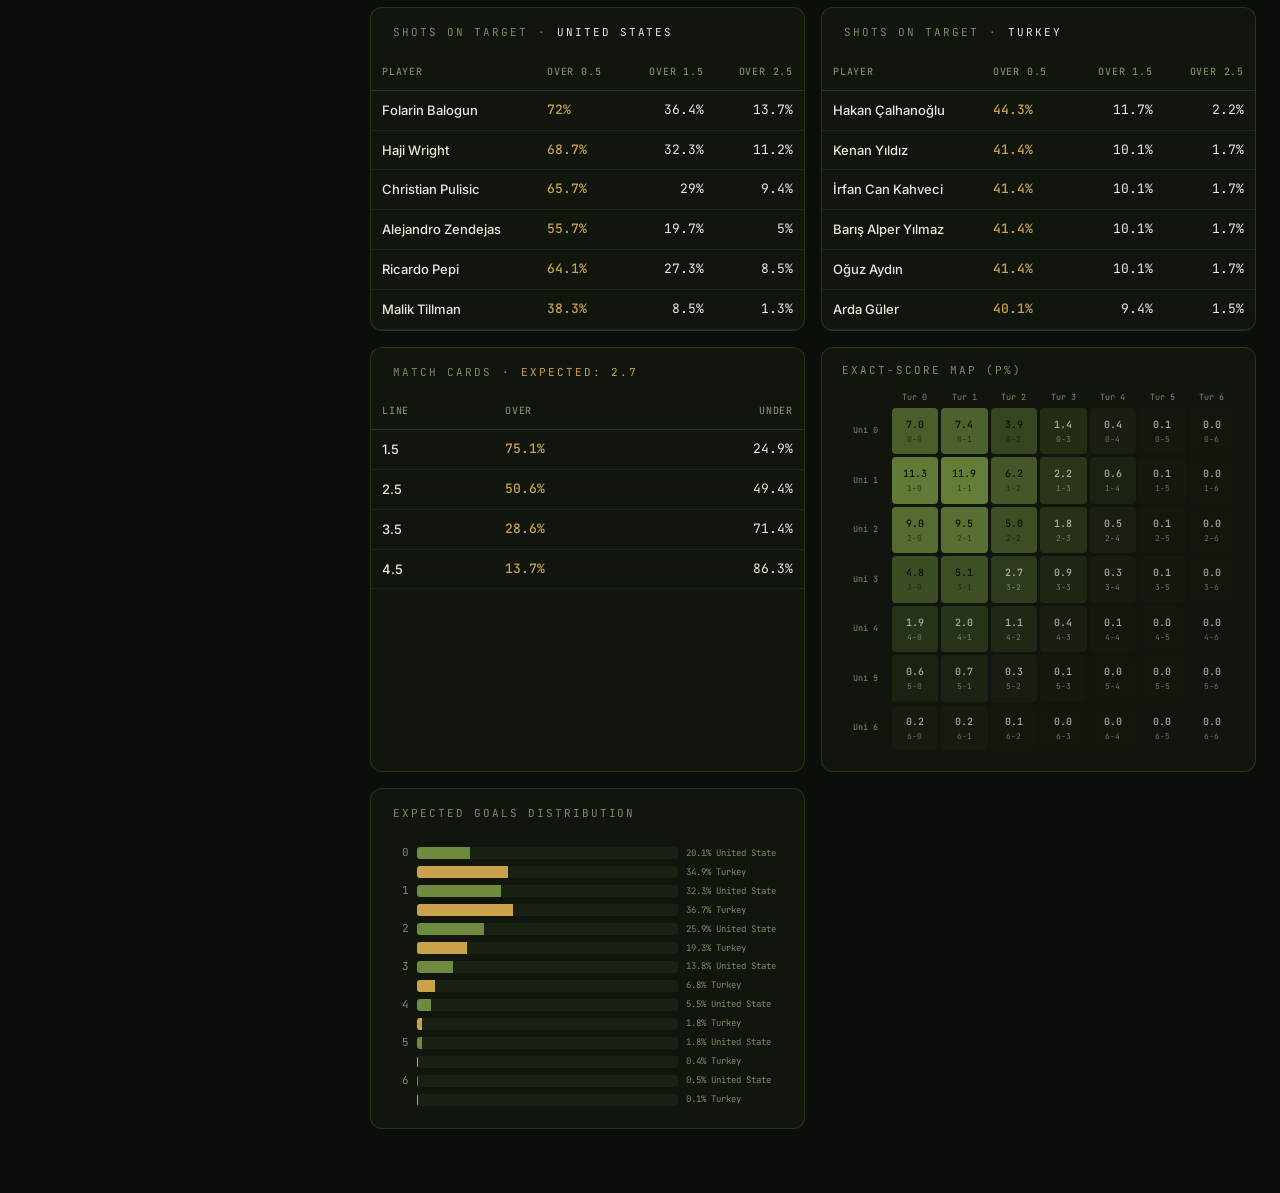
==== commit 27616ffa: "Fix casa/trasferta invertito: partite con ordine ESPN invertito ora risultano giocate (display) E ve" ====
--- a/site/betting.html
+++ b/site/betting.html
@@ -125,12 +125,22 @@
       </div>
       <div class="cols">
         <div class="panel">
-          <div class="panel-h"><span data-i18n="b.shots">Tiri</span> · <span id="sh-home-team" style="color:var(--parchment)"></span></div>
-          <table><thead><tr><th data-i18n="b.sc_player">Giocatore</th><th data-i18n="b.sh_o05">Over 0.5</th><th data-i18n="b.sh_o15">Over 1.5</th><th data-i18n="b.sh_o25">Over 2.5</th><th data-i18n="b.sot_o05">Porta 0.5</th><th data-i18n="b.sot_o15">Porta 1.5</th></tr></thead><tbody id="sh-home"></tbody></table>
-        </div>
-        <div class="panel">
-          <div class="panel-h"><span data-i18n="b.shots">Tiri</span> · <span id="sh-away-team" style="color:var(--parchment)"></span></div>
-          <table><thead><tr><th data-i18n="b.sc_player">Giocatore</th><th data-i18n="b.sh_o05">Over 0.5</th><th data-i18n="b.sh_o15">Over 1.5</th><th data-i18n="b.sh_o25">Over 2.5</th><th data-i18n="b.sot_o05">Porta 0.5</th><th data-i18n="b.sot_o15">Porta 1.5</th></tr></thead><tbody id="sh-away"></tbody></table>
+          <div class="panel-h"><span data-i18n="b.shots_tot">Tiri totali</span> · <span id="sht-home-team" style="color:var(--parchment)"></span></div>
+          <table><thead><tr><th data-i18n="b.sc_player">Giocatore</th><th data-i18n="b.sh_o15">Over 1.5</th><th data-i18n="b.sh_o25">Over 2.5</th><th data-i18n="b.sh_o35">Over 3.5</th></tr></thead><tbody id="sht-home"></tbody></table>
+        </div>
+        <div class="panel">
+          <div class="panel-h"><span data-i18n="b.shots_tot">Tiri totali</span> · <span id="sht-away-team" style="color:var(--parchment)"></span></div>
+          <table><thead><tr><th data-i18n="b.sc_player">Giocatore</th><th data-i18n="b.sh_o15">Over 1.5</th><th data-i18n="b.sh_o25">Over 2.5</th><th data-i18n="b.sh_o35">Over 3.5</th></tr></thead><tbody id="sht-away"></tbody></table>
+        </div>
+      </div>
+      <div class="cols">
+        <div class="panel">
+          <div class="panel-h"><span data-i18n="b.shots_sot">Tiri in porta</span> · <span id="shg-home-team" style="color:var(--parchment)"></span></div>
+          <table><thead><tr><th data-i18n="b.sc_player">Giocatore</th><th data-i18n="b.sh_o05">Over 0.5</th><th data-i18n="b.sh_o15">Over 1.5</th><th data-i18n="b.sh_o25">Over 2.5</th></tr></thead><tbody id="shg-home"></tbody></table>
+        </div>
+        <div class="panel">
+          <div class="panel-h"><span data-i18n="b.shots_sot">Tiri in porta</span> · <span id="shg-away-team" style="color:var(--parchment)"></span></div>
+          <table><thead><tr><th data-i18n="b.sc_player">Giocatore</th><th data-i18n="b.sh_o05">Over 0.5</th><th data-i18n="b.sh_o15">Over 1.5</th><th data-i18n="b.sh_o25">Over 2.5</th></tr></thead><tbody id="shg-away"></tbody></table>
         </div>
       </div>
       <div class="cols">
@@ -196,12 +206,16 @@
   document.getElementById('sc-away-team').textContent=m.away;
   document.getElementById('sc-home').innerHTML=(m.scorers_h||[]).map(scRow).join('')||'<tr><td class="muted">—</td></tr>';
   document.getElementById('sc-away').innerHTML=(m.scorers_a||[]).map(scRow).join('')||'<tr><td class="muted">—</td></tr>';
-  // tiri per partita (over 0.5 / 1.5 / 2.5)
-  const shRow=s=>`<tr><td>${s.player}</td><td class="pwin">${s.s1}%</td><td>${s.s2}%</td><td>${s.s3}%</td><td>${s.o1}%</td><td>${s.o2}%</td></tr>`;
-  document.getElementById('sh-home-team').textContent=m.home;
-  document.getElementById('sh-away-team').textContent=m.away;
-  document.getElementById('sh-home').innerHTML=(m.shots_h||[]).map(shRow).join('')||'<tr><td class="muted">—</td></tr>';
-  document.getElementById('sh-away').innerHTML=(m.shots_a||[]).map(shRow).join('')||'<tr><td class="muted">—</td></tr>';
+  // tiri totali (over 1.5/2.5/3.5) e tiri in porta (over 0.5/1.5/2.5), schede separate
+  const shtRow=s=>`<tr><td>${s.player}</td><td class="pwin">${s.t15}%</td><td>${s.t25}%</td><td>${s.t35}%</td></tr>`;
+  const shgRow=s=>`<tr><td>${s.player}</td><td class="pwin">${s.g05}%</td><td>${s.g15}%</td><td>${s.g25}%</td></tr>`;
+  ['sht-home-team','shg-home-team'].forEach(id=>document.getElementById(id).textContent=m.home);
+  ['sht-away-team','shg-away-team'].forEach(id=>document.getElementById(id).textContent=m.away);
+  const dash='<tr><td class="muted">—</td></tr>';
+  document.getElementById('sht-home').innerHTML=(m.shots_h||[]).map(shtRow).join('')||dash;
+  document.getElementById('sht-away').innerHTML=(m.shots_a||[]).map(shtRow).join('')||dash;
+  document.getElementById('shg-home').innerHTML=(m.shots_h||[]).map(shgRow).join('')||dash;
+  document.getElementById('shg-away').innerHTML=(m.shots_a||[]).map(shgRow).join('')||dash;
   // cartellini totali di partita (over/under)
   const cd=m.cards;
   if(cd){
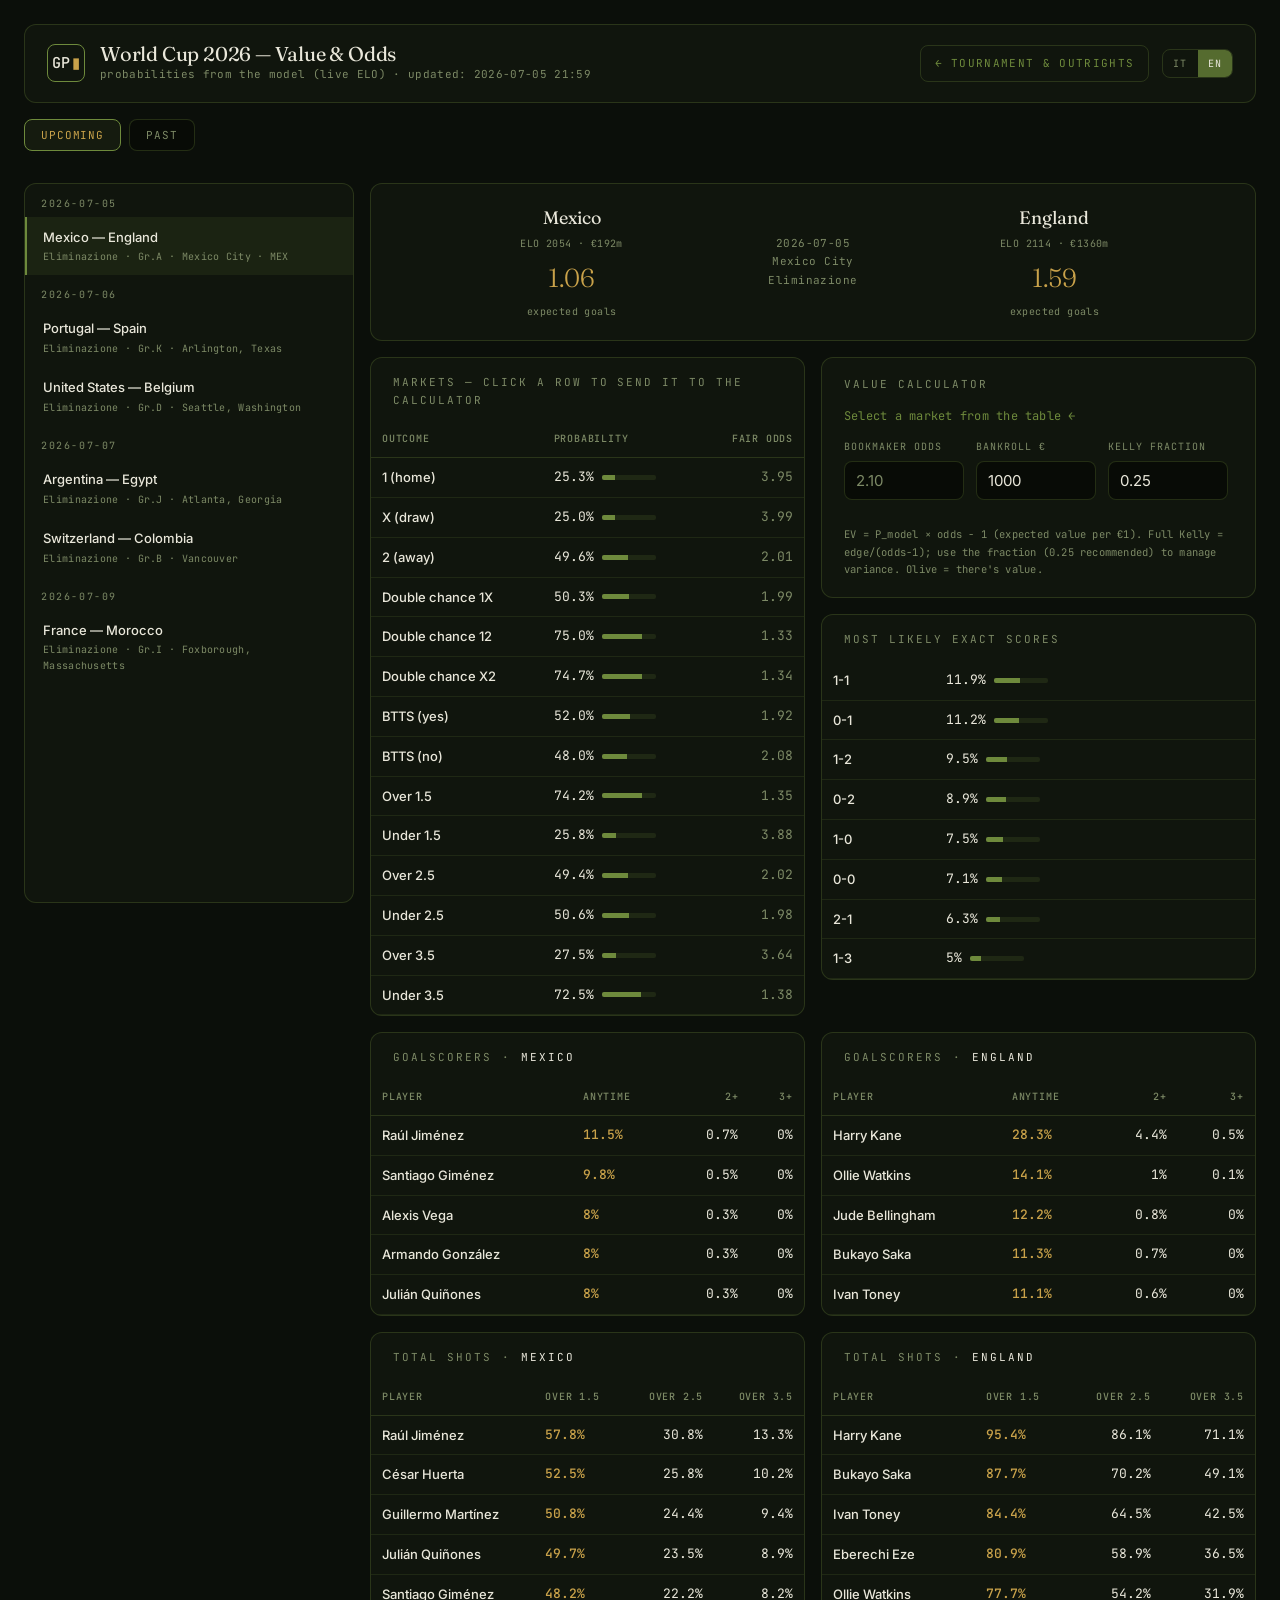
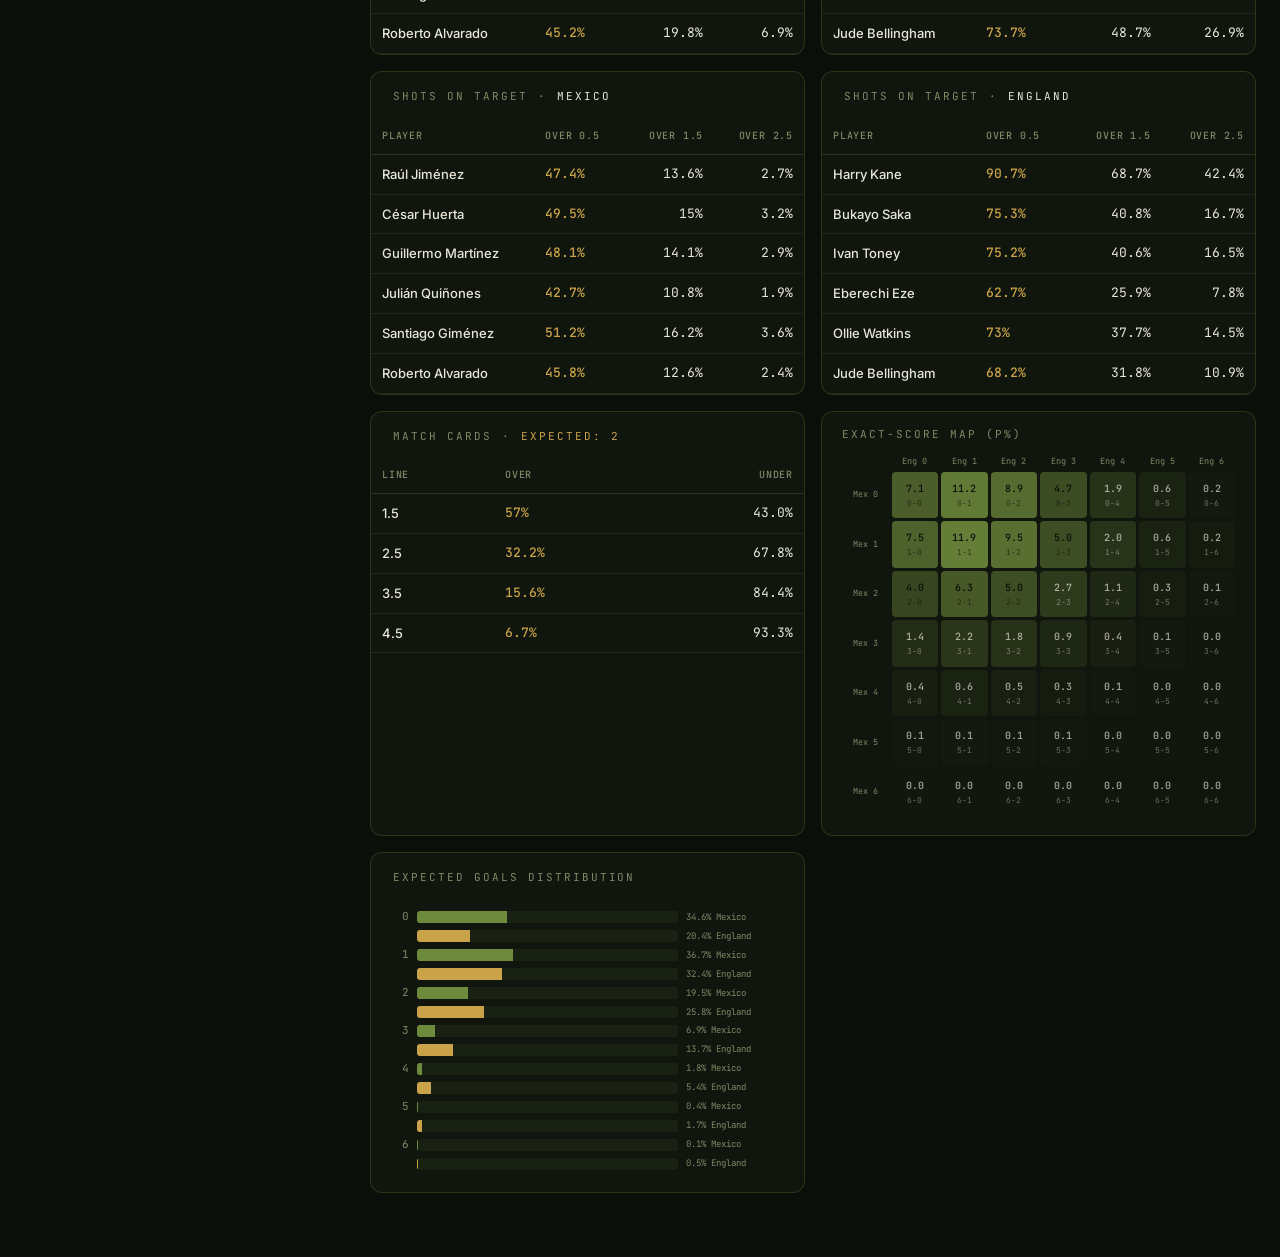
==== commit 1f3771a7: "Sezione Passate: previsioni pre-partita GENUINE (ricostruite dalla git history come ultima prevision" ====
--- a/site/betting.html
+++ b/site/betting.html
@@ -71,6 +71,12 @@
 .kpi.bad{border-color:rgba(176,85,59,.4);background:rgba(176,85,59,.08)}
 .kpi.bad .v{color:var(--neg)}
 .note{font-family:var(--font-mono);font-size:10.5px;color:var(--moss);line-height:1.7;letter-spacing:.02em}
+.vtoggle{display:flex;gap:8px;margin-bottom:16px}
+.vtoggle button{font-family:var(--font-mono);font-size:11px;text-transform:uppercase;letter-spacing:.08em;padding:8px 16px;border:.5px solid var(--line);background:var(--ink-pure);color:var(--moss);border-radius:8px;cursor:pointer}
+.vtoggle button.on{border-color:var(--olive-signal);color:var(--brass);background:rgba(110,138,60,.10)}
+.pasttab{width:100%;border-collapse:collapse}
+.pasttab th{font-family:var(--font-mono);font-size:9.5px;text-transform:uppercase;letter-spacing:.08em;color:var(--moss);text-align:left;padding:10px 14px;border-bottom:.5px solid var(--line)}
+.pasttab td{padding:9px 14px;border-bottom:.5px solid var(--line);font-size:13px}
 </style>
 </head>
 <body>
@@ -84,7 +90,21 @@
     </div>
   </div>
 
-  <div class="layout">
+  <div class="vtoggle">
+    <button id="vt-up" class="on" onclick="setView('up')" data-i18n="b.v_up">In arrivo</button>
+    <button id="vt-past" onclick="setView('past')" data-i18n="b.v_past">Passate</button>
+  </div>
+
+  <div id="pastview" class="panel" style="display:none;padding:0;overflow-x:auto">
+    <div class="panel-h"><span data-i18n="b.past_h">Previsioni passate (reali, fatte prima della partita)</span> · <span id="past-acc" style="color:var(--brass)"></span></div>
+    <table class="pasttab"><thead><tr>
+      <th data-i18n="b.th_data">Data</th><th data-i18n="b.th_match">Partita</th>
+      <th data-i18n="b.th_pred">Pronostico 1/X/2</th><th data-i18n="b.th_ml">Ris. atteso</th>
+      <th data-i18n="b.th_real">Risultato</th><th data-i18n="b.th_hit">Esito</th>
+    </tr></thead><tbody id="past-body"></tbody></table>
+  </div>
+
+  <div class="layout" id="layout">
     <div class="mlist panel" id="mlist"></div>
 
     <div class="detail" id="detail">
@@ -162,8 +182,35 @@
 </div>
 
 <script src="betting_data.js"></script>
+<script src="predictions_history.js"></script>
 <script>
 const D=window.BET;let cur=null,selMk=null;
+function setView(v){
+  document.getElementById('layout').style.display=(v==='up')?'':'none';
+  document.getElementById('pastview').style.display=(v==='past')?'':'none';
+  document.getElementById('vt-up').classList.toggle('on',v==='up');
+  document.getElementById('vt-past').classList.toggle('on',v==='past');
+  if(v==='past') renderPast();
+}
+function renderPast(){
+  const H=(window.WCH||[]).filter(x=>x.real);
+  let hit=0;
+  const pc=x=>x==null?'—':(x*100).toFixed(0)+'%';
+  const rows=H.map(v=>{
+    const r=v.real, fav=[['1',v.p1],['X',v.pX],['2',v.p2]].sort((a,b)=>(b[1]||0)-(a[1]||0))[0][0];
+    const out=r.hs>r['as']?'1':(r['as']>r.hs?'2':'X'); const ok=(fav===out); if(ok)hit++;
+    return `<tr>
+      <td class="muted">${v.date}</td>
+      <td class="team">${v.home} — ${v.away}</td>
+      <td><span class="${fav==='1'?'pwin':''}">${pc(v.p1)}</span> · <span class="${fav==='X'?'pwin':''}">${pc(v.pX)}</span> · <span class="${fav==='2'?'pwin':''}">${pc(v.p2)}</span></td>
+      <td class="muted">${v.ml||'—'}</td>
+      <td style="font-family:var(--font-mono)">${r.hs}-${r['as']}</td>
+      <td style="color:${ok?'var(--olive-signal)':'var(--neg)'};font-family:var(--font-mono)">${ok?t('b.hit_y'):t('b.hit_n')}</td>
+    </tr>`;
+  }).join('');
+  document.getElementById('past-body').innerHTML=rows||'<tr><td class="muted" colspan="6">—</td></tr>';
+  document.getElementById('past-acc').textContent=H.length?`${t('b.fav_won')} ${hit}/${H.length} (${(hit/H.length*100).toFixed(0)}%)`:'';
+}
 function setSub(){document.getElementById('sub').textContent=t('b.sub')+D.updated;}
 const upcoming=D.matches.filter(m=>!m.played);
 const list=document.getElementById('mlist');
@@ -254,7 +301,7 @@
    <div class="kpi ${ev>0?'good':''}"><div class="l">${t('b.kpi_stake')} (${kf}×K)</div><div class="v">${ev>0?stake.toFixed(2)+'€':'0€'}</div></div>`;
 }
 setSub();
-window.onLangChange=()=>{setSub();render();};
+window.onLangChange=()=>{setSub();render();if(document.getElementById('pastview').style.display!=='none')renderPast();};
 if(upcoming.length){cur=upcoming[0];document.querySelector('.mrow')?.classList.add('active');render();}
 </script>
 </body>
